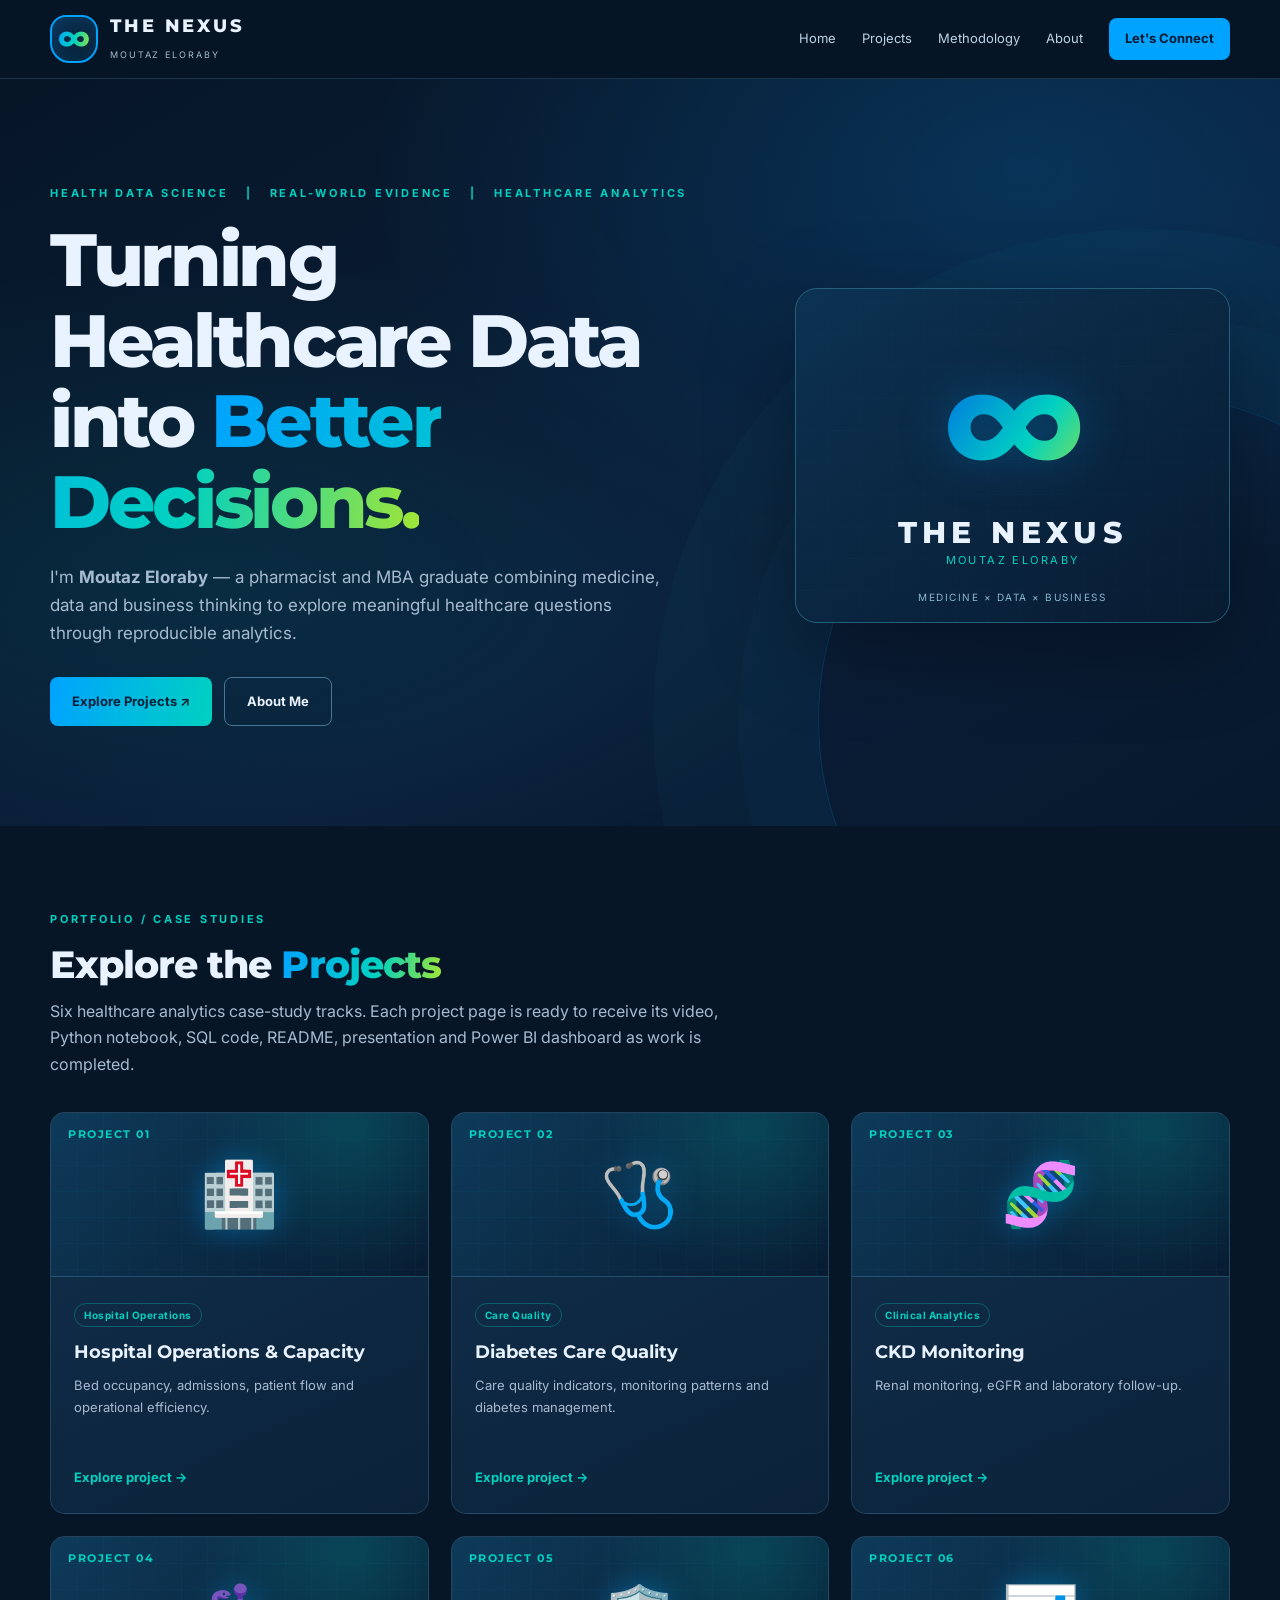
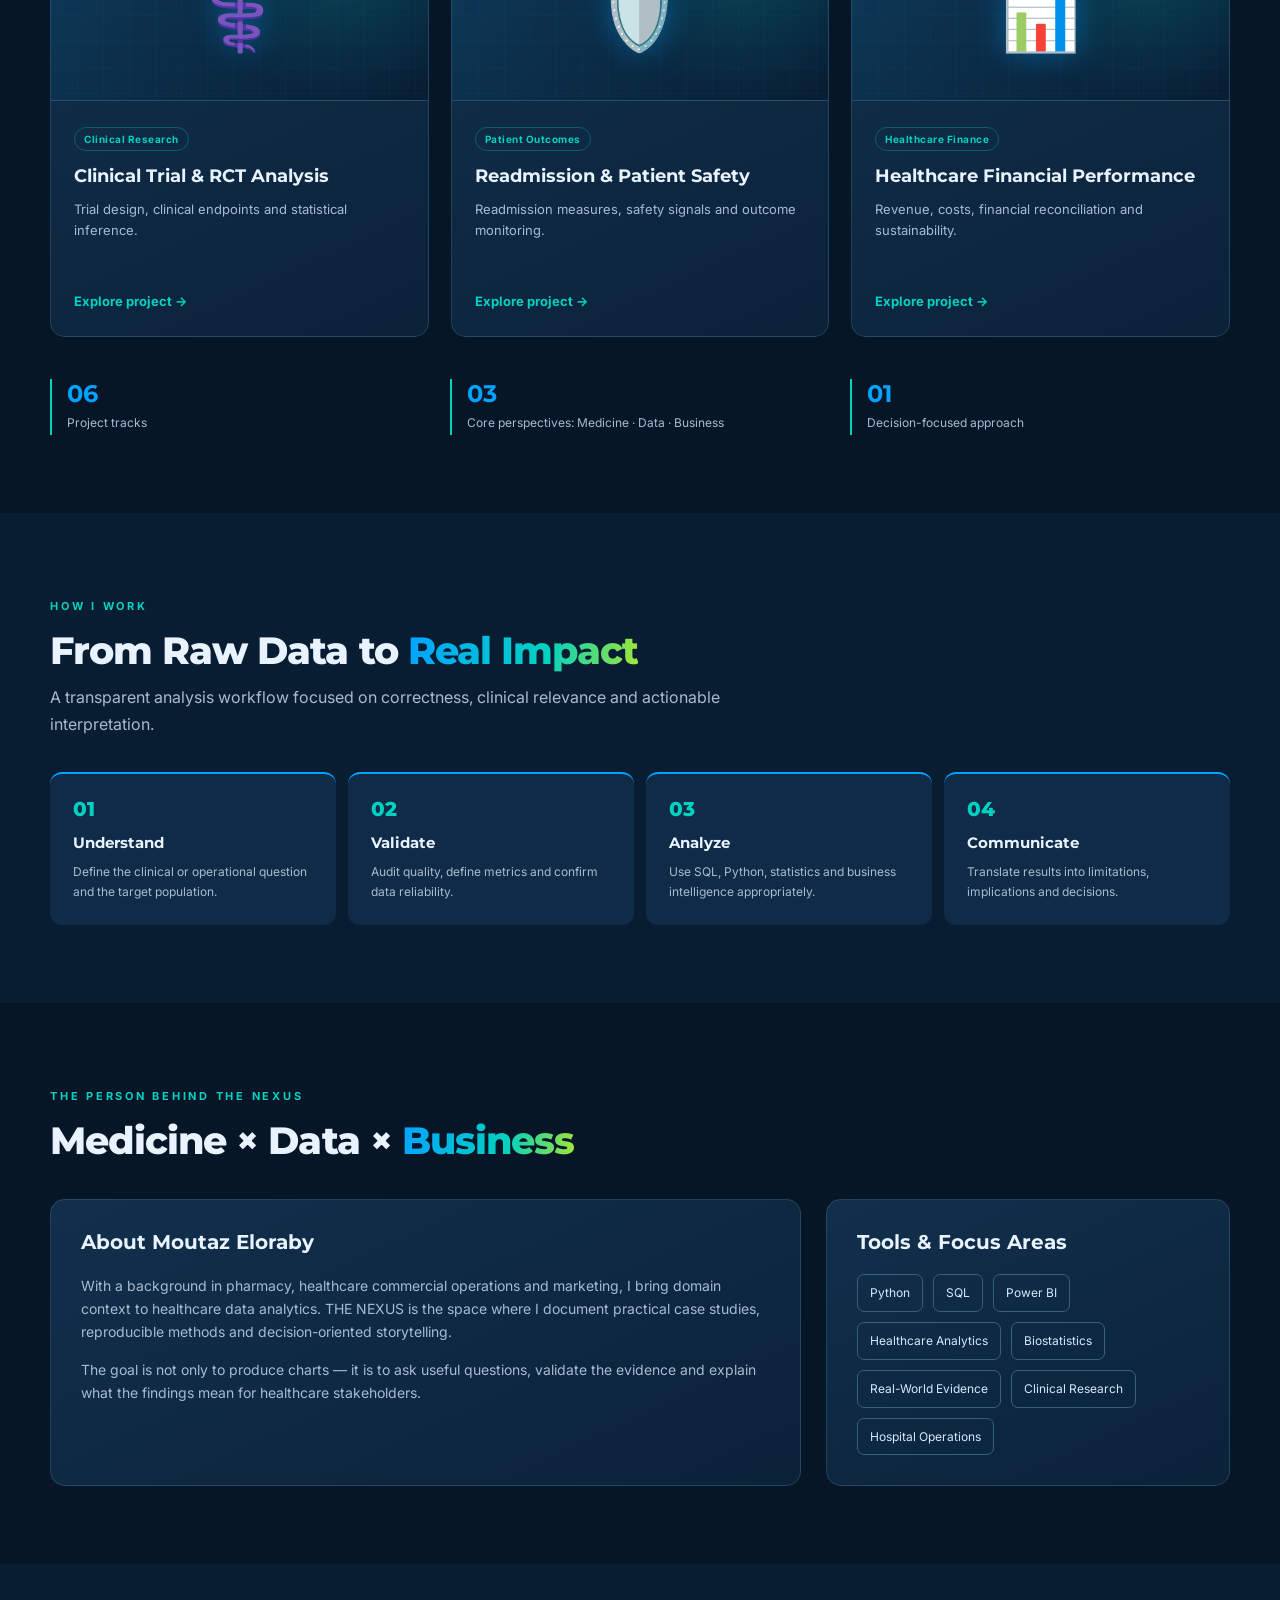
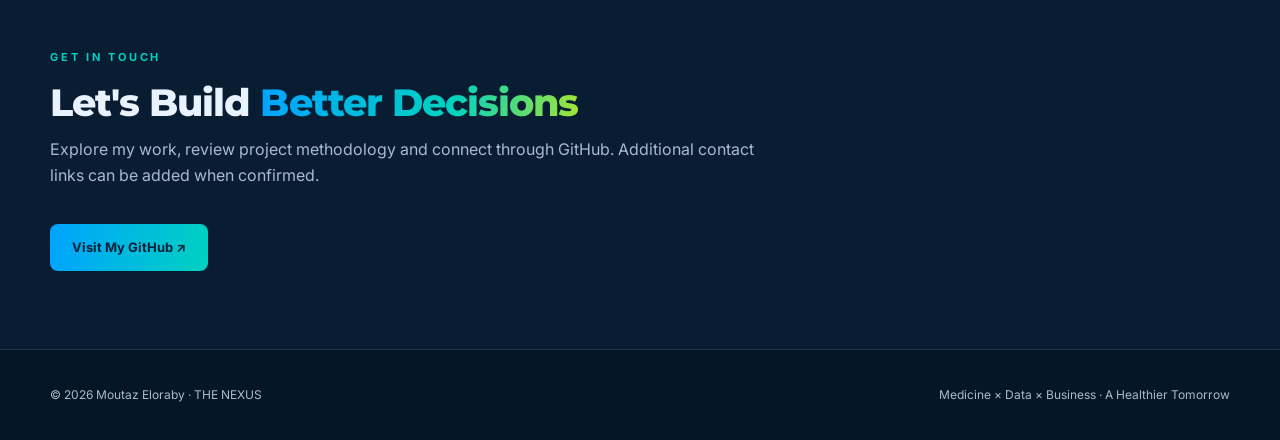
==== index.html @ 0cafeda1 "Create THE NEXUS portfolio homepage" ====
<!doctype html><html lang="en"><head><meta charset="utf-8"><meta name="viewport" content="width=device-width,initial-scale=1"><meta name="theme-color" content="#0B1E3A"><meta name="description" content="THE NEXUS by Moutaz Eloraby — Medicine × Data × Business. Healthcare analytics portfolio and decision-focused case studies."><title>THE NEXUS | Healthcare Data Analytics</title><link rel="stylesheet" href="assets/style.css"><link rel="icon" href="assets/favicon.svg" type="image/svg+xml"><script src="assets/site.js" defer></script></head><body data-page="home"><div id="app"></div><noscript>This portfolio requires JavaScript to display project navigation. Visit the repository at https://github.com/Moutaz-O/The-Nexus.</noscript></body></html>
---- assets/style.css ----
@import url('https://fonts.googleapis.com/css2?family=Inter:wght@400;500;600;700&family=Montserrat:wght@400;500;600;700;800&display=swap');
:root{--navy:#0B1E3A;--blue:#00A3FF;--teal:#00D1C1;--green:#A3E635;--gold:#FFD166;--ink:#E9F3FF;--muted:#A7BBD0;--border:rgba(135,197,225,.18);--panel:#102B48;--bg:#061627}*{box-sizing:border-box}html{scroll-behavior:smooth}body{margin:0;background:var(--bg);color:var(--ink);font-family:Inter,Arial,sans-serif;line-height:1.65}a{color:inherit;text-decoration:none}button{font:inherit}button,a{ -webkit-tap-highlight-color:transparent}a:focus-visible,button:focus-visible{outline:2px solid var(--teal);outline-offset:4px}::selection{background:#00D1C1;color:#061627}.container{width:min(1180px,calc(100% - 44px));margin:auto}.glow{background:radial-gradient(ellipse at 80% 12%,rgba(0,163,255,.17),transparent 45%),radial-gradient(ellipse at 16% 67%,rgba(0,209,193,.09),transparent 45%),linear-gradient(150deg,#061627,#0B1E3A 60%,#07192d)}header{position:sticky;top:0;z-index:30;background:rgba(6,22,39,.92);backdrop-filter:blur(18px);border-bottom:1px solid var(--border)}.nav{display:flex;align-items:center;justify-content:space-between;min-height:78px;gap:20px}.brand{display:flex;align-items:center;gap:12px;min-width:0}.brand-mark{width:48px;height:48px;border:2px solid var(--blue);border-radius:16px 16px 20px 20px;display:grid;place-items:center;font:800 34px Montserrat;background:linear-gradient(140deg,#0b3054,#082033);color:var(--teal);box-shadow:inset 0 0 15px #00a3ff1f}.brand-mark span{background:linear-gradient(100deg,var(--blue),var(--teal),var(--green));background-clip:text;-webkit-background-clip:text;color:transparent}.brand-title{font:800 18px Montserrat;letter-spacing:.16em;line-height:1.1}.brand-sub{font-size:9px;letter-spacing:.21em;color:var(--muted)}.navlinks{display:flex;align-items:center;gap:26px}.navlinks a{font-size:13px;color:#BED2E6}.navlinks a:hover{color:var(--teal)}.navlinks .nav-cta{background:var(--blue);padding:10px 16px;border-radius:8px;color:#031a31;font-weight:700}.menu{display:none;background:none;color:white;border:1px solid var(--border);padding:9px 12px;border-radius:8px;cursor:pointer}.hero{padding:105px 0 100px;position:relative;overflow:hidden}.hero:after{content:'';position:absolute;bottom:-220px;right:-190px;border:1px solid #00a3ff30;width:650px;height:650px;border-radius:50%;box-shadow:0 0 0 80px #00a3ff06,0 0 0 165px #00d1c107;pointer-events:none}.hero-inner{display:grid;grid-template-columns:1.23fr .77fr;align-items:center;gap:50px;position:relative;z-index:1}.eyebrow{font-size:11px;letter-spacing:.25em;text-transform:uppercase;color:var(--teal);font-weight:700}.hero h1{font:800 clamp(38px,5.8vw,74px)/1.09 Montserrat;letter-spacing:-.045em;margin:18px 0}.gradient{background:linear-gradient(100deg,var(--blue),var(--teal) 60%,var(--green));background-clip:text;-webkit-background-clip:text;color:transparent}.hero p{color:var(--muted);max-width:620px;font-size:17px;margin:20px 0 30px}.pill-row{display:flex;gap:12px;flex-wrap:wrap}.btn{display:inline-flex;justify-content:center;align-items:center;gap:8px;padding:13px 22px;border-radius:8px;border:1px solid #4a7594;font-size:13px;font-weight:700;transition:.2s}.btn.primary{border:0;background:linear-gradient(100deg,var(--blue),var(--teal));color:#052038}.btn:hover{transform:translateY(-2px);filter:brightness(1.09)}.hero-art{background:linear-gradient(145deg,#0c3252,#081b31);border:1px solid #24607b;border-radius:22px;min-height:335px;padding:40px 24px;display:flex;flex-direction:column;justify-content:center;align-items:center;box-shadow:0 26px 90px #0005;position:relative;overflow:hidden;text-align:center}.hero-art:before{content:'';position:absolute;inset:0;background:repeating-linear-gradient(0deg,transparent 0 31px,#00d1c10a 32px),repeating-linear-gradient(90deg,transparent 0 31px,#00a3ff09 32px)}.nexus-symbol{position:relative;font:800 150px Montserrat;line-height:1.15;letter-spacing:-.15em;padding-right:20px;background:linear-gradient(125deg,#005fe9,#00D1C1 60%,#A3E635);background-clip:text;-webkit-background-clip:text;color:transparent;text-shadow:none;filter:drop-shadow(0 0 24px #00a3ff44)}.hero-art strong{z-index:1;font:800 30px Montserrat;letter-spacing:.18em}.hero-art small{z-index:1;color:var(--teal);letter-spacing:.22em;font-size:11px}.art-caption{position:absolute;bottom:16px;font-size:10px;color:#8ab6d0;letter-spacing:.15em}.section{padding:78px 0}.section.alt{background:#091d32}.section-head{margin-bottom:35px}.section-head h2{font:800 clamp(28px,3vw,40px) Montserrat;letter-spacing:-.025em;margin:10px 0}.section-head p{color:var(--muted);max-width:720px;margin:0}.grid{display:grid;grid-template-columns:repeat(3,minmax(0,1fr));gap:22px}.project-card,.panel{background:linear-gradient(155deg,#112f4c,#0b2239);border:1px solid var(--border);border-radius:15px;overflow:hidden}.project-card{transition:.2s}.project-card:hover{transform:translateY(-5px);border-color:#00d1c188;box-shadow:0 15px 45px #0003}.card-visual{height:164px;background:radial-gradient(circle at 80% 10%,#00d1c12b,transparent 45%),linear-gradient(135deg,#0e3a59,#081c32);display:flex;align-items:center;justify-content:center;position:relative;border-bottom:1px solid var(--border)}.card-visual:before{content:'';position:absolute;inset:0;background:linear-gradient(90deg,#00a3ff0a 1px,transparent 1px),linear-gradient(#00a3ff0a 1px,transparent 1px);background-size:26px 26px}.card-icon{font-size:63px;z-index:1;filter:drop-shadow(0 0 15px #00a3ff66)}.card-number{position:absolute;top:14px;left:17px;font:700 11px Montserrat;letter-spacing:.14em;color:var(--teal)}.card-body{padding:23px}.tag{display:inline-block;border:1px solid #00d1c14f;color:var(--teal);padding:3px 9px;border-radius:30px;font-size:10px;font-weight:700;letter-spacing:.05em}.card-body h3{font:700 18px/1.38 Montserrat;margin:13px 0 10px}.card-body p{font-size:13px;color:var(--muted);margin:0 0 24px;min-height:64px}.card-link{color:var(--teal);font-weight:700;font-size:13px}.stats{display:grid;grid-template-columns:repeat(3,1fr);gap:20px;margin-top:42px}.stat{border-left:2px solid var(--teal);padding-left:15px}.stat strong{font:700 24px Montserrat;display:block;color:var(--blue)}.stat span{color:var(--muted);font-size:12px}.about-grid{display:grid;grid-template-columns:1.3fr .7fr;gap:25px}.panel{padding:30px}.panel h3{margin-top:0;font:700 20px Montserrat}.panel p{color:var(--muted);font-size:14px}.skill-list{display:flex;flex-wrap:wrap;gap:10px}.skill-list span{border:1px solid #376079;border-radius:7px;padding:8px 12px;font-size:12px;color:#d4e9fa}.method{display:grid;grid-template-columns:repeat(4,1fr);gap:12px}.method-item{padding:23px;background:#102B48;border-radius:12px;border-top:2px solid var(--blue)}.method-item b{font:800 20px Montserrat;color:var(--teal)}.method-item h3{font:700 15px Montserrat;margin:10px 0}.method-item p{font-size:12px;color:var(--muted);margin:0}footer{border-top:1px solid var(--border);padding:35px 0;color:var(--muted);font-size:12px}.footer-row{display:flex;justify-content:space-between;gap:16px;flex-wrap:wrap}.project-hero{padding:75px 0 45px}.project-hero h1{font:800 clamp(30px,4vw,52px)/1.12 Montserrat;max-width:830px;margin:12px 0 19px}.project-hero p{color:var(--muted);max-width:810px}.breadcrumb{font-size:12px;color:var(--teal)}.resource-grid{display:grid;grid-template-columns:repeat(3,minmax(0,1fr));gap:16px}.resource{border:1px solid var(--border);border-radius:12px;background:#102B48;padding:23px;min-height:145px}.resource .ico{font-size:25px;display:block}.resource h3{font:700 15px Montserrat;margin:12px 0 5px}.resource p{font-size:12px;color:var(--muted);margin:0}.resource a{display:inline-block;color:var(--teal);font-size:12px;font-weight:700;margin-top:15px}.resource.unavailable{opacity:.65}.note{background:#0b273e;border-left:3px solid var(--teal);padding:15px 20px;border-radius:8px;color:#b5cadc;font-size:13px;margin-top:27px}.back{display:inline-block;color:var(--teal);font-size:13px;margin-top:25px}.project-layout{display:grid;grid-template-columns:1fr 1fr;gap:24px;margin:28px 0 36px}.project-layout .panel{min-height:160px}.project-layout ul{color:var(--muted);font-size:14px;padding-left:20px}.visually-hidden{position:absolute;width:1px;height:1px;padding:0;margin:-1px;overflow:hidden;clip:rect(0,0,0,0);white-space:nowrap;border:0}@media(max-width:900px){.grid{grid-template-columns:repeat(2,minmax(0,1fr))}.hero-inner{grid-template-columns:1fr}.hero-art{min-height:300px}.about-grid{grid-template-columns:1fr}.method{grid-template-columns:repeat(2,1fr)}}@media(max-width:650px){.container{width:min(100% - 32px,1180px)}.nav{min-height:70px}.menu{display:block}.navlinks{display:none;position:absolute;left:0;right:0;top:70px;padding:18px 22px;background:#071b2e;border-bottom:1px solid var(--border);flex-direction:column;align-items:stretch;gap:0}.navlinks.open{display:flex}.navlinks a{padding:11px 0}.navlinks .nav-cta{text-align:center;margin-top:10px}.hero{padding:66px 0}.hero p{font-size:15px}.grid,.resource-grid,.project-layout{grid-template-columns:1fr}.stats{grid-template-columns:repeat(3,1fr);gap:8px}.stat strong{font-size:18px}.stat span{font-size:10px}.method{grid-template-columns:1fr 1fr}.method-item{padding:17px}.section{padding:55px 0}.card-body p{min-height:0}.brand-title{font-size:15px}.brand-sub{font-size:8px}.brand-mark{width:41px;height:41px;font-size:28px}.panel{padding:22px}}@media(prefers-reduced-motion:reduce){html{scroll-behavior:auto}*,*:before,*:after{transition:none!important}}
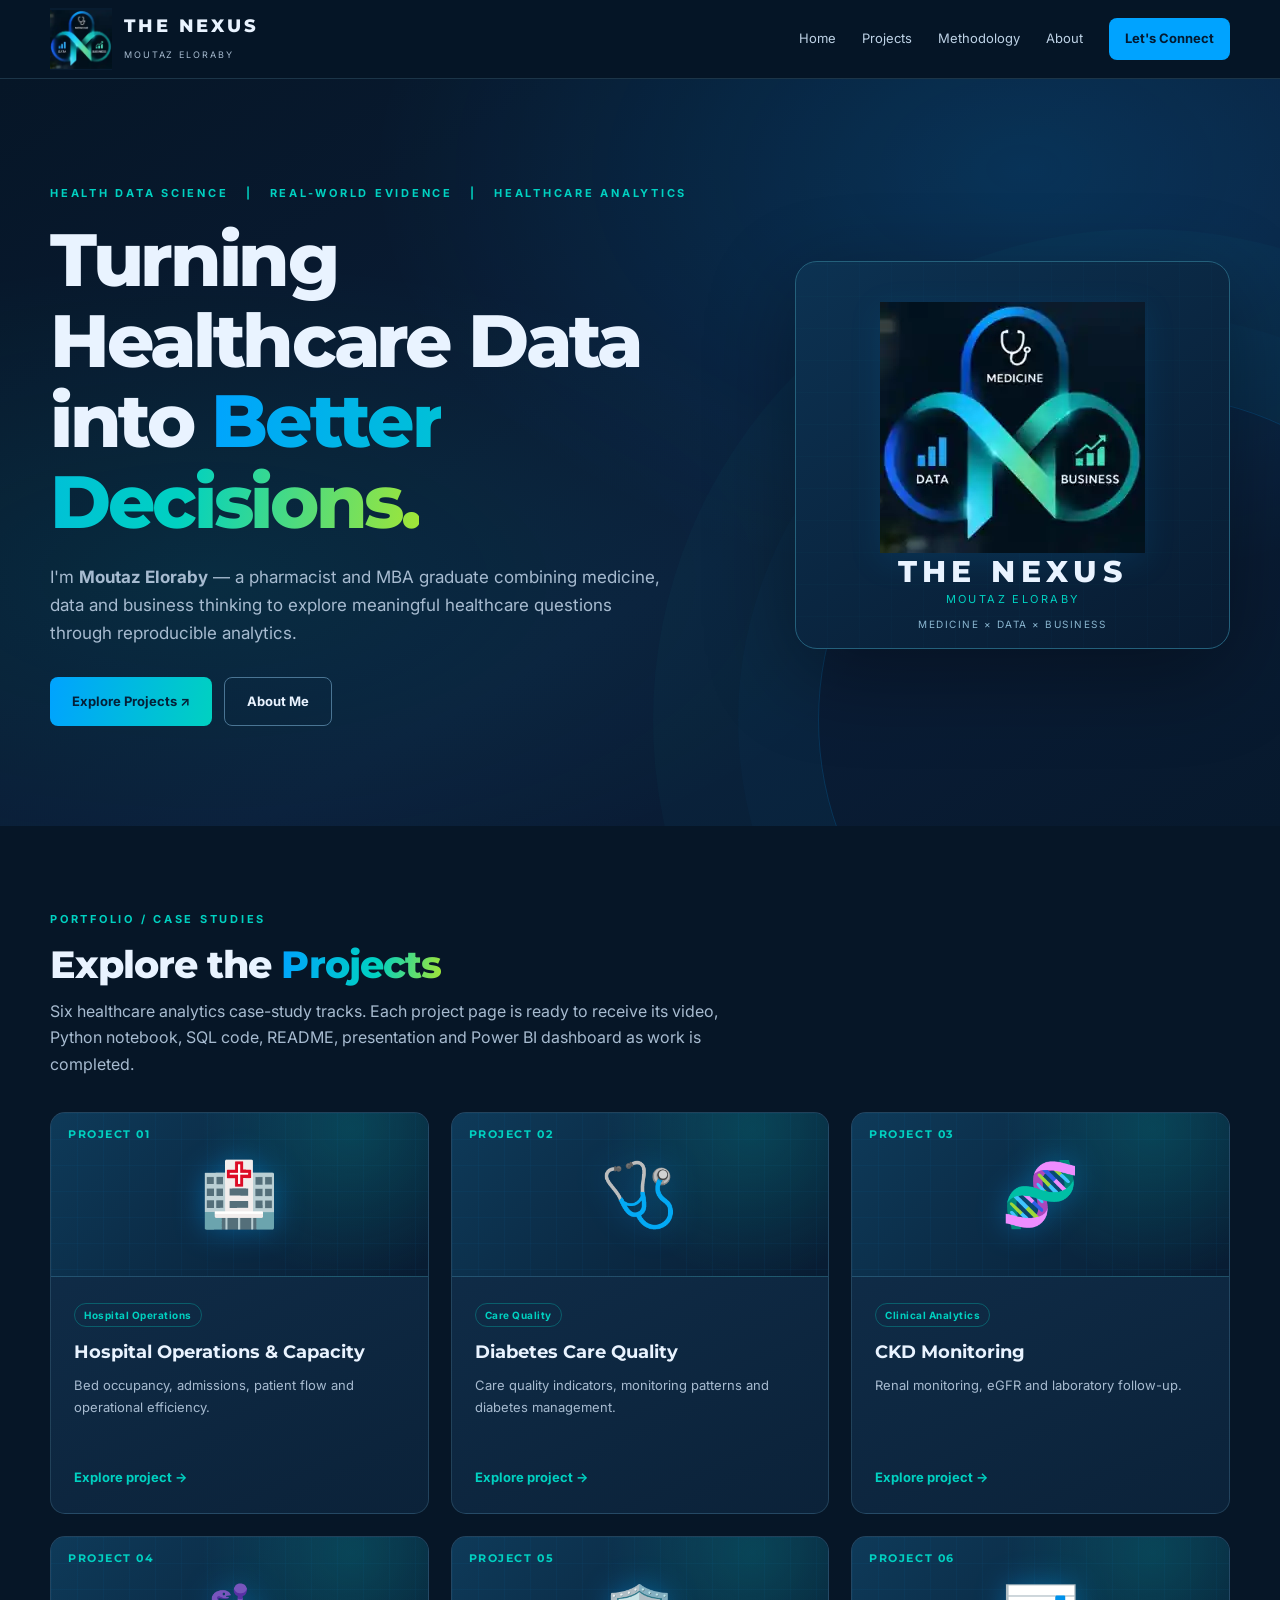
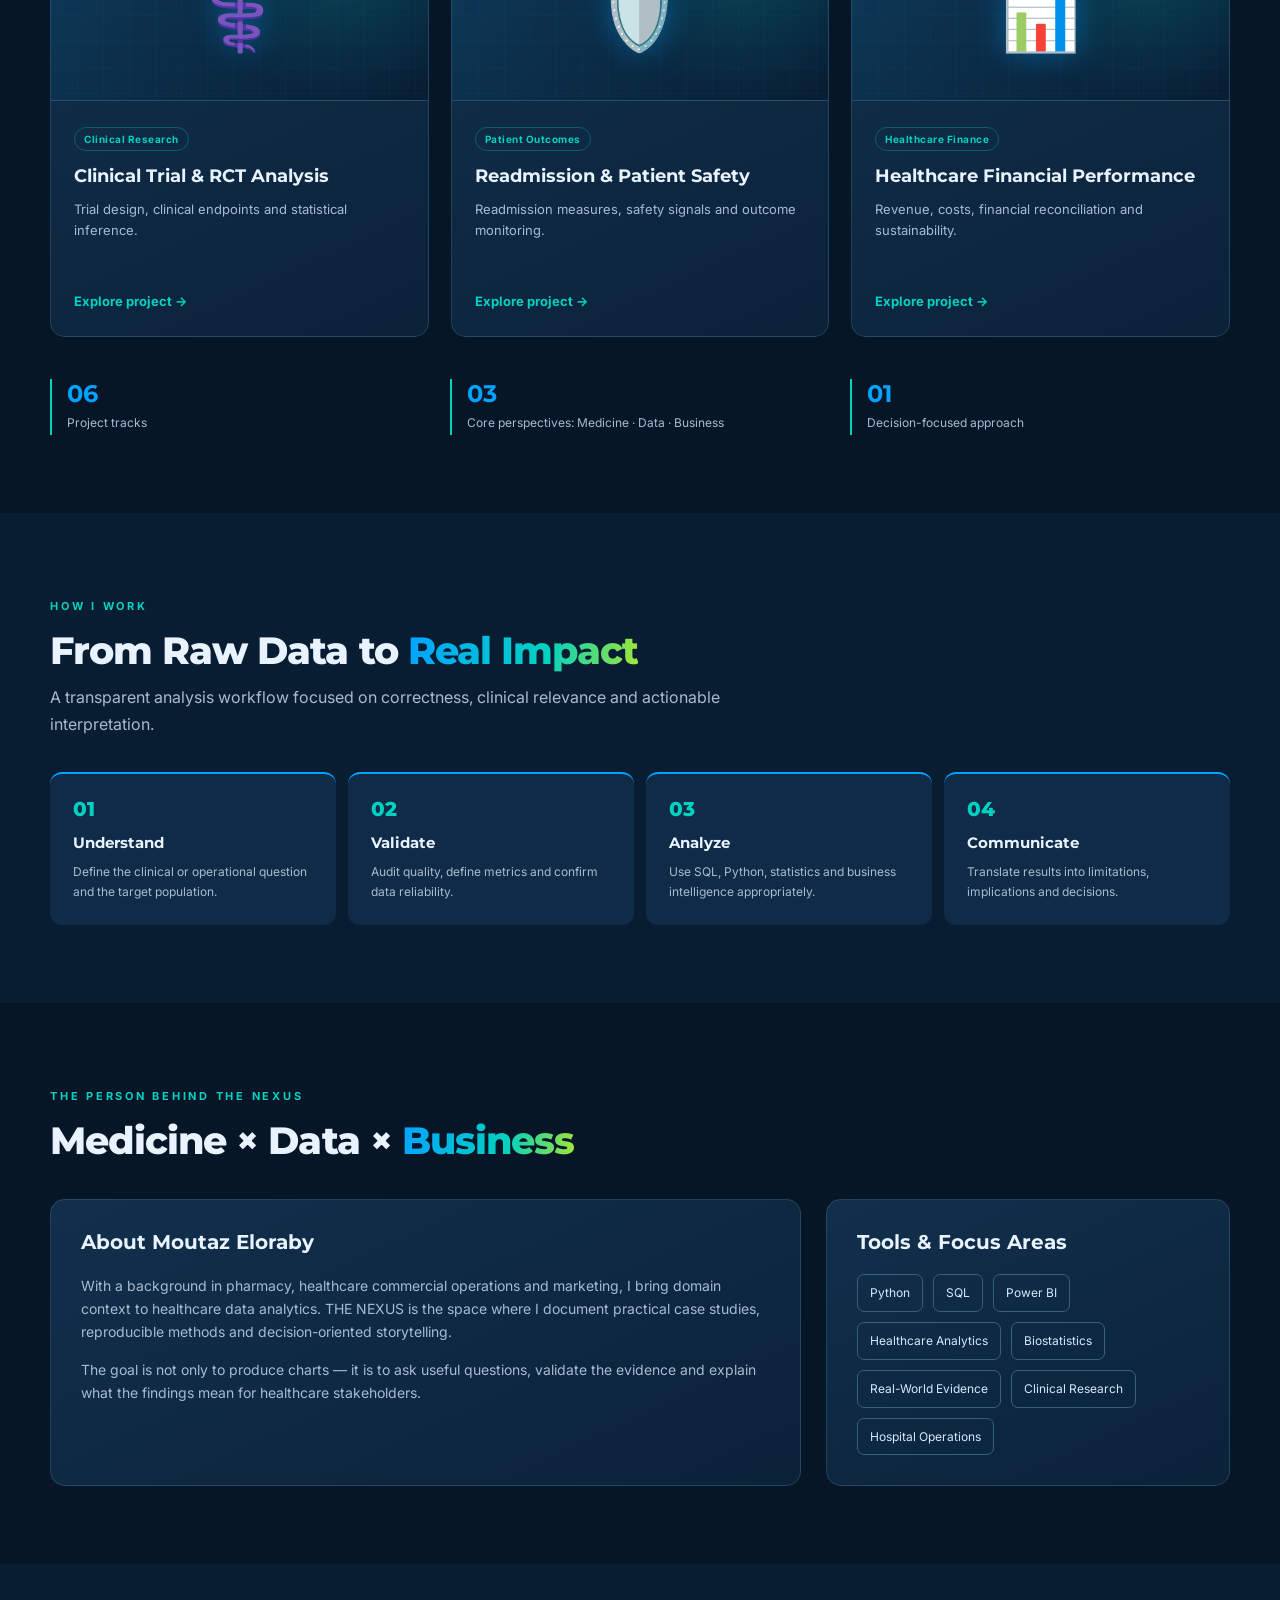
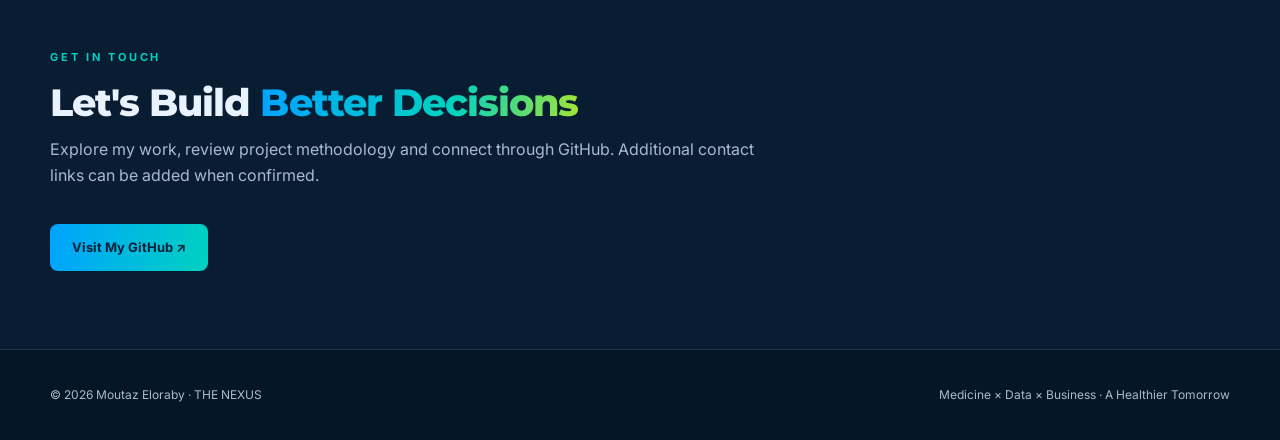
==== commit 8e939c71: "Bust cached assets for corrected THE NEXUS logo" ====
--- a/index.html
+++ b/index.html
@@ -1 +1 @@
-<!doctype html><html lang="en"><head><meta charset="utf-8"><meta name="viewport" content="width=device-width,initial-scale=1"><meta name="theme-color" content="#0B1E3A"><meta name="description" content="THE NEXUS by Moutaz Eloraby — Medicine × Data × Business. Healthcare analytics portfolio and decision-focused case studies."><title>THE NEXUS | Healthcare Data Analytics</title><link rel="stylesheet" href="assets/style.css"><link rel="icon" href="assets/favicon.svg" type="image/svg+xml"><script src="assets/site.js" defer></script></head><body data-page="home"><div id="app"></div><noscript>This portfolio requires JavaScript to display project navigation. Visit the repository at https://github.com/Moutaz-O/The-Nexus.</noscript></body></html>+<!doctype html><html lang="en"><head><meta charset="utf-8"><meta name="viewport" content="width=device-width,initial-scale=1"><meta name="theme-color" content="#0B1E3A"><meta name="description" content="THE NEXUS by Moutaz Eloraby — Medicine × Data × Business. Healthcare analytics portfolio and decision-focused case studies."><title>THE NEXUS | Healthcare Data Analytics</title><link rel="stylesheet" href="assets/style.css?v=brand2"><link rel="icon" href="assets/favicon.svg?v=brand2" type="image/svg+xml"><script src="assets/site.js?v=brand2" defer></script></head><body data-page="home"><div id="app"></div><noscript>This portfolio requires JavaScript to display project navigation. Visit the repository at https://github.com/Moutaz-O/The-Nexus.</noscript></body></html>
--- a/assets/style.css
+++ b/assets/style.css
@@ -1,2 +1,7 @@
 @import url('https://fonts.googleapis.com/css2?family=Inter:wght@400;500;600;700&family=Montserrat:wght@400;500;600;700;800&display=swap');
-:root{--navy:#0B1E3A;--blue:#00A3FF;--teal:#00D1C1;--green:#A3E635;--gold:#FFD166;--ink:#E9F3FF;--muted:#A7BBD0;--border:rgba(135,197,225,.18);--panel:#102B48;--bg:#061627}*{box-sizing:border-box}html{scroll-behavior:smooth}body{margin:0;background:var(--bg);color:var(--ink);font-family:Inter,Arial,sans-serif;line-height:1.65}a{color:inherit;text-decoration:none}button{font:inherit}button,a{ -webkit-tap-highlight-color:transparent}a:focus-visible,button:focus-visible{outline:2px solid var(--teal);outline-offset:4px}::selection{background:#00D1C1;color:#061627}.container{width:min(1180px,calc(100% - 44px));margin:auto}.glow{background:radial-gradient(ellipse at 80% 12%,rgba(0,163,255,.17),transparent 45%),radial-gradient(ellipse at 16% 67%,rgba(0,209,193,.09),transparent 45%),linear-gradient(150deg,#061627,#0B1E3A 60%,#07192d)}header{position:sticky;top:0;z-index:30;background:rgba(6,22,39,.92);backdrop-filter:blur(18px);border-bottom:1px solid var(--border)}.nav{display:flex;align-items:center;justify-content:space-between;min-height:78px;gap:20px}.brand{display:flex;align-items:center;gap:12px;min-width:0}.brand-mark{width:48px;height:48px;border:2px solid var(--blue);border-radius:16px 16px 20px 20px;display:grid;place-items:center;font:800 34px Montserrat;background:linear-gradient(140deg,#0b3054,#082033);color:var(--teal);box-shadow:inset 0 0 15px #00a3ff1f}.brand-mark span{background:linear-gradient(100deg,var(--blue),var(--teal),var(--green));background-clip:text;-webkit-background-clip:text;color:transparent}.brand-title{font:800 18px Montserrat;letter-spacing:.16em;line-height:1.1}.brand-sub{font-size:9px;letter-spacing:.21em;color:var(--muted)}.navlinks{display:flex;align-items:center;gap:26px}.navlinks a{font-size:13px;color:#BED2E6}.navlinks a:hover{color:var(--teal)}.navlinks .nav-cta{background:var(--blue);padding:10px 16px;border-radius:8px;color:#031a31;font-weight:700}.menu{display:none;background:none;color:white;border:1px solid var(--border);padding:9px 12px;border-radius:8px;cursor:pointer}.hero{padding:105px 0 100px;position:relative;overflow:hidden}.hero:after{content:'';position:absolute;bottom:-220px;right:-190px;border:1px solid #00a3ff30;width:650px;height:650px;border-radius:50%;box-shadow:0 0 0 80px #00a3ff06,0 0 0 165px #00d1c107;pointer-events:none}.hero-inner{display:grid;grid-template-columns:1.23fr .77fr;align-items:center;gap:50px;position:relative;z-index:1}.eyebrow{font-size:11px;letter-spacing:.25em;text-transform:uppercase;color:var(--teal);font-weight:700}.hero h1{font:800 clamp(38px,5.8vw,74px)/1.09 Montserrat;letter-spacing:-.045em;margin:18px 0}.gradient{background:linear-gradient(100deg,var(--blue),var(--teal) 60%,var(--green));background-clip:text;-webkit-background-clip:text;color:transparent}.hero p{color:var(--muted);max-width:620px;font-size:17px;margin:20px 0 30px}.pill-row{display:flex;gap:12px;flex-wrap:wrap}.btn{display:inline-flex;justify-content:center;align-items:center;gap:8px;padding:13px 22px;border-radius:8px;border:1px solid #4a7594;font-size:13px;font-weight:700;transition:.2s}.btn.primary{border:0;background:linear-gradient(100deg,var(--blue),var(--teal));color:#052038}.btn:hover{transform:translateY(-2px);filter:brightness(1.09)}.hero-art{background:linear-gradient(145deg,#0c3252,#081b31);border:1px solid #24607b;border-radius:22px;min-height:335px;padding:40px 24px;display:flex;flex-direction:column;justify-content:center;align-items:center;box-shadow:0 26px 90px #0005;position:relative;overflow:hidden;text-align:center}.hero-art:before{content:'';position:absolute;inset:0;background:repeating-linear-gradient(0deg,transparent 0 31px,#00d1c10a 32px),repeating-linear-gradient(90deg,transparent 0 31px,#00a3ff09 32px)}.nexus-symbol{position:relative;font:800 150px Montserrat;line-height:1.15;letter-spacing:-.15em;padding-right:20px;background:linear-gradient(125deg,#005fe9,#00D1C1 60%,#A3E635);background-clip:text;-webkit-background-clip:text;color:transparent;text-shadow:none;filter:drop-shadow(0 0 24px #00a3ff44)}.hero-art strong{z-index:1;font:800 30px Montserrat;letter-spacing:.18em}.hero-art small{z-index:1;color:var(--teal);letter-spacing:.22em;font-size:11px}.art-caption{position:absolute;bottom:16px;font-size:10px;color:#8ab6d0;letter-spacing:.15em}.section{padding:78px 0}.section.alt{background:#091d32}.section-head{margin-bottom:35px}.section-head h2{font:800 clamp(28px,3vw,40px) Montserrat;letter-spacing:-.025em;margin:10px 0}.section-head p{color:var(--muted);max-width:720px;margin:0}.grid{display:grid;grid-template-columns:repeat(3,minmax(0,1fr));gap:22px}.project-card,.panel{background:linear-gradient(155deg,#112f4c,#0b2239);border:1px solid var(--border);border-radius:15px;overflow:hidden}.project-card{transition:.2s}.project-card:hover{transform:translateY(-5px);border-color:#00d1c188;box-shadow:0 15px 45px #0003}.card-visual{height:164px;background:radial-gradient(circle at 80% 10%,#00d1c12b,transparent 45%),linear-gradient(135deg,#0e3a59,#081c32);display:flex;align-items:center;justify-content:center;position:relative;border-bottom:1px solid var(--border)}.card-visual:before{content:'';position:absolute;inset:0;background:linear-gradient(90deg,#00a3ff0a 1px,transparent 1px),linear-gradient(#00a3ff0a 1px,transparent 1px);background-size:26px 26px}.card-icon{font-size:63px;z-index:1;filter:drop-shadow(0 0 15px #00a3ff66)}.card-number{position:absolute;top:14px;left:17px;font:700 11px Montserrat;letter-spacing:.14em;color:var(--teal)}.card-body{padding:23px}.tag{display:inline-block;border:1px solid #00d1c14f;color:var(--teal);padding:3px 9px;border-radius:30px;font-size:10px;font-weight:700;letter-spacing:.05em}.card-body h3{font:700 18px/1.38 Montserrat;margin:13px 0 10px}.card-body p{font-size:13px;color:var(--muted);margin:0 0 24px;min-height:64px}.card-link{color:var(--teal);font-weight:700;font-size:13px}.stats{display:grid;grid-template-columns:repeat(3,1fr);gap:20px;margin-top:42px}.stat{border-left:2px solid var(--teal);padding-left:15px}.stat strong{font:700 24px Montserrat;display:block;color:var(--blue)}.stat span{color:var(--muted);font-size:12px}.about-grid{display:grid;grid-template-columns:1.3fr .7fr;gap:25px}.panel{padding:30px}.panel h3{margin-top:0;font:700 20px Montserrat}.panel p{color:var(--muted);font-size:14px}.skill-list{display:flex;flex-wrap:wrap;gap:10px}.skill-list span{border:1px solid #376079;border-radius:7px;padding:8px 12px;font-size:12px;color:#d4e9fa}.method{display:grid;grid-template-columns:repeat(4,1fr);gap:12px}.method-item{padding:23px;background:#102B48;border-radius:12px;border-top:2px solid var(--blue)}.method-item b{font:800 20px Montserrat;color:var(--teal)}.method-item h3{font:700 15px Montserrat;margin:10px 0}.method-item p{font-size:12px;color:var(--muted);margin:0}footer{border-top:1px solid var(--border);padding:35px 0;color:var(--muted);font-size:12px}.footer-row{display:flex;justify-content:space-between;gap:16px;flex-wrap:wrap}.project-hero{padding:75px 0 45px}.project-hero h1{font:800 clamp(30px,4vw,52px)/1.12 Montserrat;max-width:830px;margin:12px 0 19px}.project-hero p{color:var(--muted);max-width:810px}.breadcrumb{font-size:12px;color:var(--teal)}.resource-grid{display:grid;grid-template-columns:repeat(3,minmax(0,1fr));gap:16px}.resource{border:1px solid var(--border);border-radius:12px;background:#102B48;padding:23px;min-height:145px}.resource .ico{font-size:25px;display:block}.resource h3{font:700 15px Montserrat;margin:12px 0 5px}.resource p{font-size:12px;color:var(--muted);margin:0}.resource a{display:inline-block;color:var(--teal);font-size:12px;font-weight:700;margin-top:15px}.resource.unavailable{opacity:.65}.note{background:#0b273e;border-left:3px solid var(--teal);padding:15px 20px;border-radius:8px;color:#b5cadc;font-size:13px;margin-top:27px}.back{display:inline-block;color:var(--teal);font-size:13px;margin-top:25px}.project-layout{display:grid;grid-template-columns:1fr 1fr;gap:24px;margin:28px 0 36px}.project-layout .panel{min-height:160px}.project-layout ul{color:var(--muted);font-size:14px;padding-left:20px}.visually-hidden{position:absolute;width:1px;height:1px;padding:0;margin:-1px;overflow:hidden;clip:rect(0,0,0,0);white-space:nowrap;border:0}@media(max-width:900px){.grid{grid-template-columns:repeat(2,minmax(0,1fr))}.hero-inner{grid-template-columns:1fr}.hero-art{min-height:300px}.about-grid{grid-template-columns:1fr}.method{grid-template-columns:repeat(2,1fr)}}@media(max-width:650px){.container{width:min(100% - 32px,1180px)}.nav{min-height:70px}.menu{display:block}.navlinks{display:none;position:absolute;left:0;right:0;top:70px;padding:18px 22px;background:#071b2e;border-bottom:1px solid var(--border);flex-direction:column;align-items:stretch;gap:0}.navlinks.open{display:flex}.navlinks a{padding:11px 0}.navlinks .nav-cta{text-align:center;margin-top:10px}.hero{padding:66px 0}.hero p{font-size:15px}.grid,.resource-grid,.project-layout{grid-template-columns:1fr}.stats{grid-template-columns:repeat(3,1fr);gap:8px}.stat strong{font-size:18px}.stat span{font-size:10px}.method{grid-template-columns:1fr 1fr}.method-item{padding:17px}.section{padding:55px 0}.card-body p{min-height:0}.brand-title{font-size:15px}.brand-sub{font-size:8px}.brand-mark{width:41px;height:41px;font-size:28px}.panel{padding:22px}}@media(prefers-reduced-motion:reduce){html{scroll-behavior:auto}*,*:before,*:after{transition:none!important}}+:root{--navy:#0B1E3A;--blue:#00A3FF;--teal:#00D1C1;--green:#A3E635;--gold:#FFD166;--ink:#E9F3FF;--muted:#A7BBD0;--border:rgba(135,197,225,.18);--panel:#102B48;--bg:#061627}*{box-sizing:border-box}html{scroll-behavior:smooth}body{margin:0;background:var(--bg);color:var(--ink);font-family:Inter,Arial,sans-serif;line-height:1.65}a{color:inherit;text-decoration:none}button{font:inherit}button,a{ -webkit-tap-highlight-color:transparent}a:focus-visible,button:focus-visible{outline:2px solid var(--teal);outline-offset:4px}::selection{background:#00D1C1;color:#061627}.container{width:min(1180px,calc(100% - 44px));margin:auto}.glow{background:radial-gradient(ellipse at 80% 12%,rgba(0,163,255,.17),transparent 45%),radial-gradient(ellipse at 16% 67%,rgba(0,209,193,.09),transparent 45%),linear-gradient(150deg,#061627,#0B1E3A 60%,#07192d)}header{position:sticky;top:0;z-index:30;background:rgba(6,22,39,.92);backdrop-filter:blur(18px);border-bottom:1px solid var(--border)}.nav{display:flex;align-items:center;justify-content:space-between;min-height:78px;gap:20px}.brand{display:flex;align-items:center;gap:12px;min-width:0}.brand-mark{width:48px;height:48px;border:2px solid var(--blue);border-radius:16px 16px 20px 20px;display:grid;place-items:center;font:800 34px Montserrat;background:linear-gradient(140deg,#0b3054,#082033);color:var(--teal);box-shadow:inset 0 0 15px #00a3ff1f}.brand-mark span{background:linear-gradient(100deg,var(--blue),var(--teal),var(--green));background-clip:text;-webkit-background-clip:text;color:transparent}.brand-title{font:800 18px Montserrat;letter-spacing:.16em;line-height:1.1}.brand-sub{font-size:9px;letter-spacing:.21em;color:var(--muted)}.navlinks{display:flex;align-items:center;gap:26px}.navlinks a{font-size:13px;color:#BED2E6}.navlinks a:hover{color:var(--teal)}.navlinks .nav-cta{background:var(--blue);padding:10px 16px;border-radius:8px;color:#031a31;font-weight:700}.menu{display:none;background:none;color:white;border:1px solid var(--border);padding:9px 12px;border-radius:8px;cursor:pointer}.hero{padding:105px 0 100px;position:relative;overflow:hidden}.hero:after{content:'';position:absolute;bottom:-220px;right:-190px;border:1px solid #00a3ff30;width:650px;height:650px;border-radius:50%;box-shadow:0 0 0 80px #00a3ff06,0 0 0 165px #00d1c107;pointer-events:none}.hero-inner{display:grid;grid-template-columns:1.23fr .77fr;align-items:center;gap:50px;position:relative;z-index:1}.eyebrow{font-size:11px;letter-spacing:.25em;text-transform:uppercase;color:var(--teal);font-weight:700}.hero h1{font:800 clamp(38px,5.8vw,74px)/1.09 Montserrat;letter-spacing:-.045em;margin:18px 0}.gradient{background:linear-gradient(100deg,var(--blue),var(--teal) 60%,var(--green));background-clip:text;-webkit-background-clip:text;color:transparent}.hero p{color:var(--muted);max-width:620px;font-size:17px;margin:20px 0 30px}.pill-row{display:flex;gap:12px;flex-wrap:wrap}.btn{display:inline-flex;justify-content:center;align-items:center;gap:8px;padding:13px 22px;border-radius:8px;border:1px solid #4a7594;font-size:13px;font-weight:700;transition:.2s}.btn.primary{border:0;background:linear-gradient(100deg,var(--blue),var(--teal));color:#052038}.btn:hover{transform:translateY(-2px);filter:brightness(1.09)}.hero-art{background:linear-gradient(145deg,#0c3252,#081b31);border:1px solid #24607b;border-radius:22px;min-height:335px;padding:40px 24px;display:flex;flex-direction:column;justify-content:center;align-items:center;box-shadow:0 26px 90px #0005;position:relative;overflow:hidden;text-align:center}.hero-art:before{content:'';position:absolute;inset:0;background:repeating-linear-gradient(0deg,transparent 0 31px,#00d1c10a 32px),repeating-linear-gradient(90deg,transparent 0 31px,#00a3ff09 32px)}.nexus-symbol{position:relative;font:800 150px Montserrat;line-height:1.15;letter-spacing:-.15em;padding-right:20px;background:linear-gradient(125deg,#005fe9,#00D1C1 60%,#A3E635);background-clip:text;-webkit-background-clip:text;color:transparent;text-shadow:none;filter:drop-shadow(0 0 24px #00a3ff44)}.hero-art strong{z-index:1;font:800 30px Montserrat;letter-spacing:.18em}.hero-art small{z-index:1;color:var(--teal);letter-spacing:.22em;font-size:11px}.art-caption{position:absolute;bottom:16px;font-size:10px;color:#8ab6d0;letter-spacing:.15em}.section{padding:78px 0}.section.alt{background:#091d32}.section-head{margin-bottom:35px}.section-head h2{font:800 clamp(28px,3vw,40px) Montserrat;letter-spacing:-.025em;margin:10px 0}.section-head p{color:var(--muted);max-width:720px;margin:0}.grid{display:grid;grid-template-columns:repeat(3,minmax(0,1fr));gap:22px}.project-card,.panel{background:linear-gradient(155deg,#112f4c,#0b2239);border:1px solid var(--border);border-radius:15px;overflow:hidden}.project-card{transition:.2s}.project-card:hover{transform:translateY(-5px);border-color:#00d1c188;box-shadow:0 15px 45px #0003}.card-visual{height:164px;background:radial-gradient(circle at 80% 10%,#00d1c12b,transparent 45%),linear-gradient(135deg,#0e3a59,#081c32);display:flex;align-items:center;justify-content:center;position:relative;border-bottom:1px solid var(--border)}.card-visual:before{content:'';position:absolute;inset:0;background:linear-gradient(90deg,#00a3ff0a 1px,transparent 1px),linear-gradient(#00a3ff0a 1px,transparent 1px);background-size:26px 26px}.card-icon{font-size:63px;z-index:1;filter:drop-shadow(0 0 15px #00a3ff66)}.card-number{position:absolute;top:14px;left:17px;font:700 11px Montserrat;letter-spacing:.14em;color:var(--teal)}.card-body{padding:23px}.tag{display:inline-block;border:1px solid #00d1c14f;color:var(--teal);padding:3px 9px;border-radius:30px;font-size:10px;font-weight:700;letter-spacing:.05em}.card-body h3{font:700 18px/1.38 Montserrat;margin:13px 0 10px}.card-body p{font-size:13px;color:var(--muted);margin:0 0 24px;min-height:64px}.card-link{color:var(--teal);font-weight:700;font-size:13px}.stats{display:grid;grid-template-columns:repeat(3,1fr);gap:20px;margin-top:42px}.stat{border-left:2px solid var(--teal);padding-left:15px}.stat strong{font:700 24px Montserrat;display:block;color:var(--blue)}.stat span{color:var(--muted);font-size:12px}.about-grid{display:grid;grid-template-columns:1.3fr .7fr;gap:25px}.panel{padding:30px}.panel h3{margin-top:0;font:700 20px Montserrat}.panel p{color:var(--muted);font-size:14px}.skill-list{display:flex;flex-wrap:wrap;gap:10px}.skill-list span{border:1px solid #376079;border-radius:7px;padding:8px 12px;font-size:12px;color:#d4e9fa}.method{display:grid;grid-template-columns:repeat(4,1fr);gap:12px}.method-item{padding:23px;background:#102B48;border-radius:12px;border-top:2px solid var(--blue)}.method-item b{font:800 20px Montserrat;color:var(--teal)}.method-item h3{font:700 15px Montserrat;margin:10px 0}.method-item p{font-size:12px;color:var(--muted);margin:0}footer{border-top:1px solid var(--border);padding:35px 0;color:var(--muted);font-size:12px}.footer-row{display:flex;justify-content:space-between;gap:16px;flex-wrap:wrap}.project-hero{padding:75px 0 45px}.project-hero h1{font:800 clamp(30px,4vw,52px)/1.12 Montserrat;max-width:830px;margin:12px 0 19px}.project-hero p{color:var(--muted);max-width:810px}.breadcrumb{font-size:12px;color:var(--teal)}.resource-grid{display:grid;grid-template-columns:repeat(3,minmax(0,1fr));gap:16px}.resource{border:1px solid var(--border);border-radius:12px;background:#102B48;padding:23px;min-height:145px}.resource .ico{font-size:25px;display:block}.resource h3{font:700 15px Montserrat;margin:12px 0 5px}.resource p{font-size:12px;color:var(--muted);margin:0}.resource a{display:inline-block;color:var(--teal);font-size:12px;font-weight:700;margin-top:15px}.resource.unavailable{opacity:.65}.note{background:#0b273e;border-left:3px solid var(--teal);padding:15px 20px;border-radius:8px;color:#b5cadc;font-size:13px;margin-top:27px}.back{display:inline-block;color:var(--teal);font-size:13px;margin-top:25px}.project-layout{display:grid;grid-template-columns:1fr 1fr;gap:24px;margin:28px 0 36px}.project-layout .panel{min-height:160px}.project-layout ul{color:var(--muted);font-size:14px;padding-left:20px}.visually-hidden{position:absolute;width:1px;height:1px;padding:0;margin:-1px;overflow:hidden;clip:rect(0,0,0,0);white-space:nowrap;border:0}@media(max-width:900px){.grid{grid-template-columns:repeat(2,minmax(0,1fr))}.hero-inner{grid-template-columns:1fr}.hero-art{min-height:300px}.about-grid{grid-template-columns:1fr}.method{grid-template-columns:repeat(2,1fr)}}@media(max-width:650px){.container{width:min(100% - 32px,1180px)}.nav{min-height:70px}.menu{display:block}.navlinks{display:none;position:absolute;left:0;right:0;top:70px;padding:18px 22px;background:#071b2e;border-bottom:1px solid var(--border);flex-direction:column;align-items:stretch;gap:0}.navlinks.open{display:flex}.navlinks a{padding:11px 0}.navlinks .nav-cta{text-align:center;margin-top:10px}.hero{padding:66px 0}.hero p{font-size:15px}.grid,.resource-grid,.project-layout{grid-template-columns:1fr}.stats{grid-template-columns:repeat(3,1fr);gap:8px}.stat strong{font-size:18px}.stat span{font-size:10px}.method{grid-template-columns:1fr 1fr}.method-item{padding:17px}.section{padding:55px 0}.card-body p{min-height:0}.brand-title{font-size:15px}.brand-sub{font-size:8px}.brand-mark{width:41px;height:41px;font-size:28px}.panel{padding:22px}}@media(prefers-reduced-motion:reduce){html{scroll-behavior:auto}*,*:before,*:after{transition:none!important}}
+/* Official THE NEXUS Medicine / Data / Business logo */
+.brand-mark{width:62px;height:62px;flex-shrink:0;background:#081c30 url('./official-symbol.svg') center/contain no-repeat;border:0;border-radius:0;box-shadow:none;font-size:0}
+.brand-mark span{display:none}
+.nexus-symbol{width:265px;height:251px;max-width:100%;display:block;margin:0 auto;padding:0;font-size:0;line-height:0;letter-spacing:normal;background:#081c30 url('./official-symbol.svg') center/contain no-repeat;background-clip:border-box;-webkit-background-clip:border-box;color:transparent;filter:drop-shadow(0 8px 15px #00a3ff1a)}
+@media(max-width:650px){.brand-mark{width:49px;height:49px}.nexus-symbol{width:240px;height:227px}}
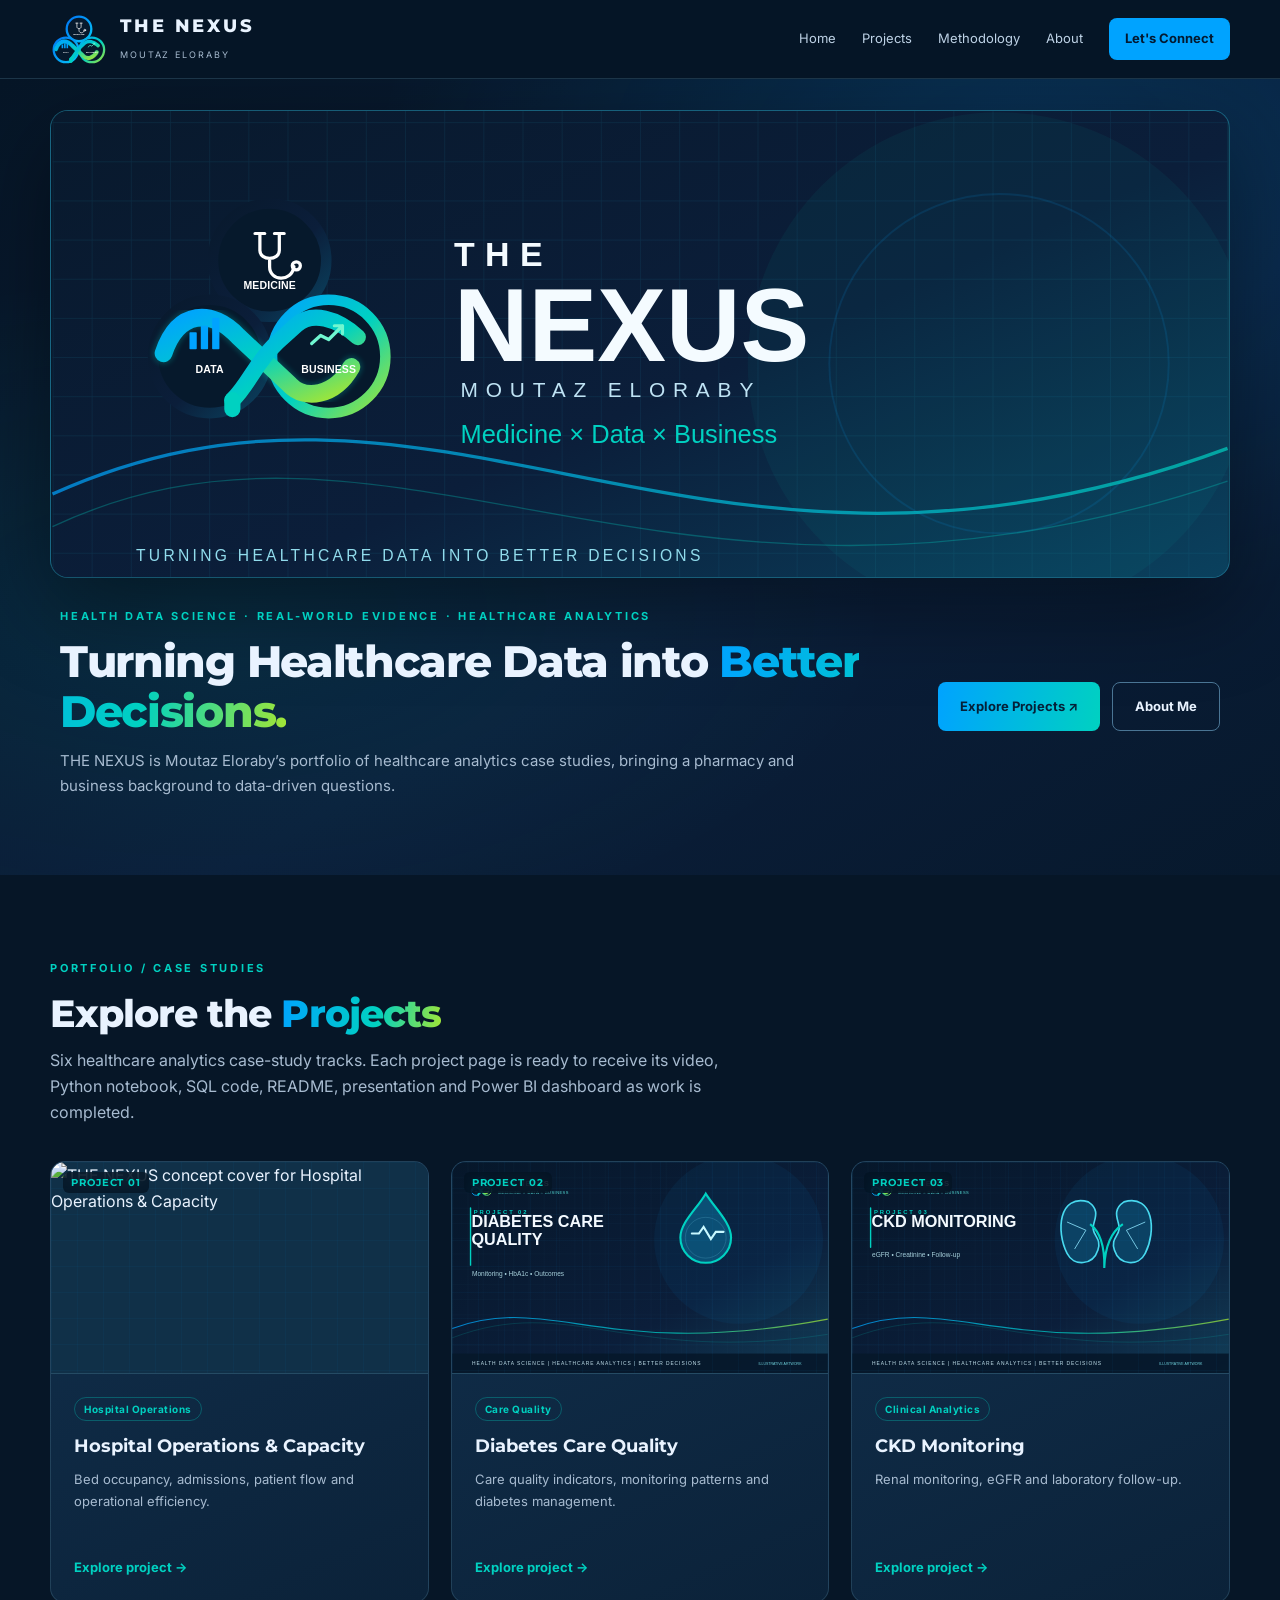
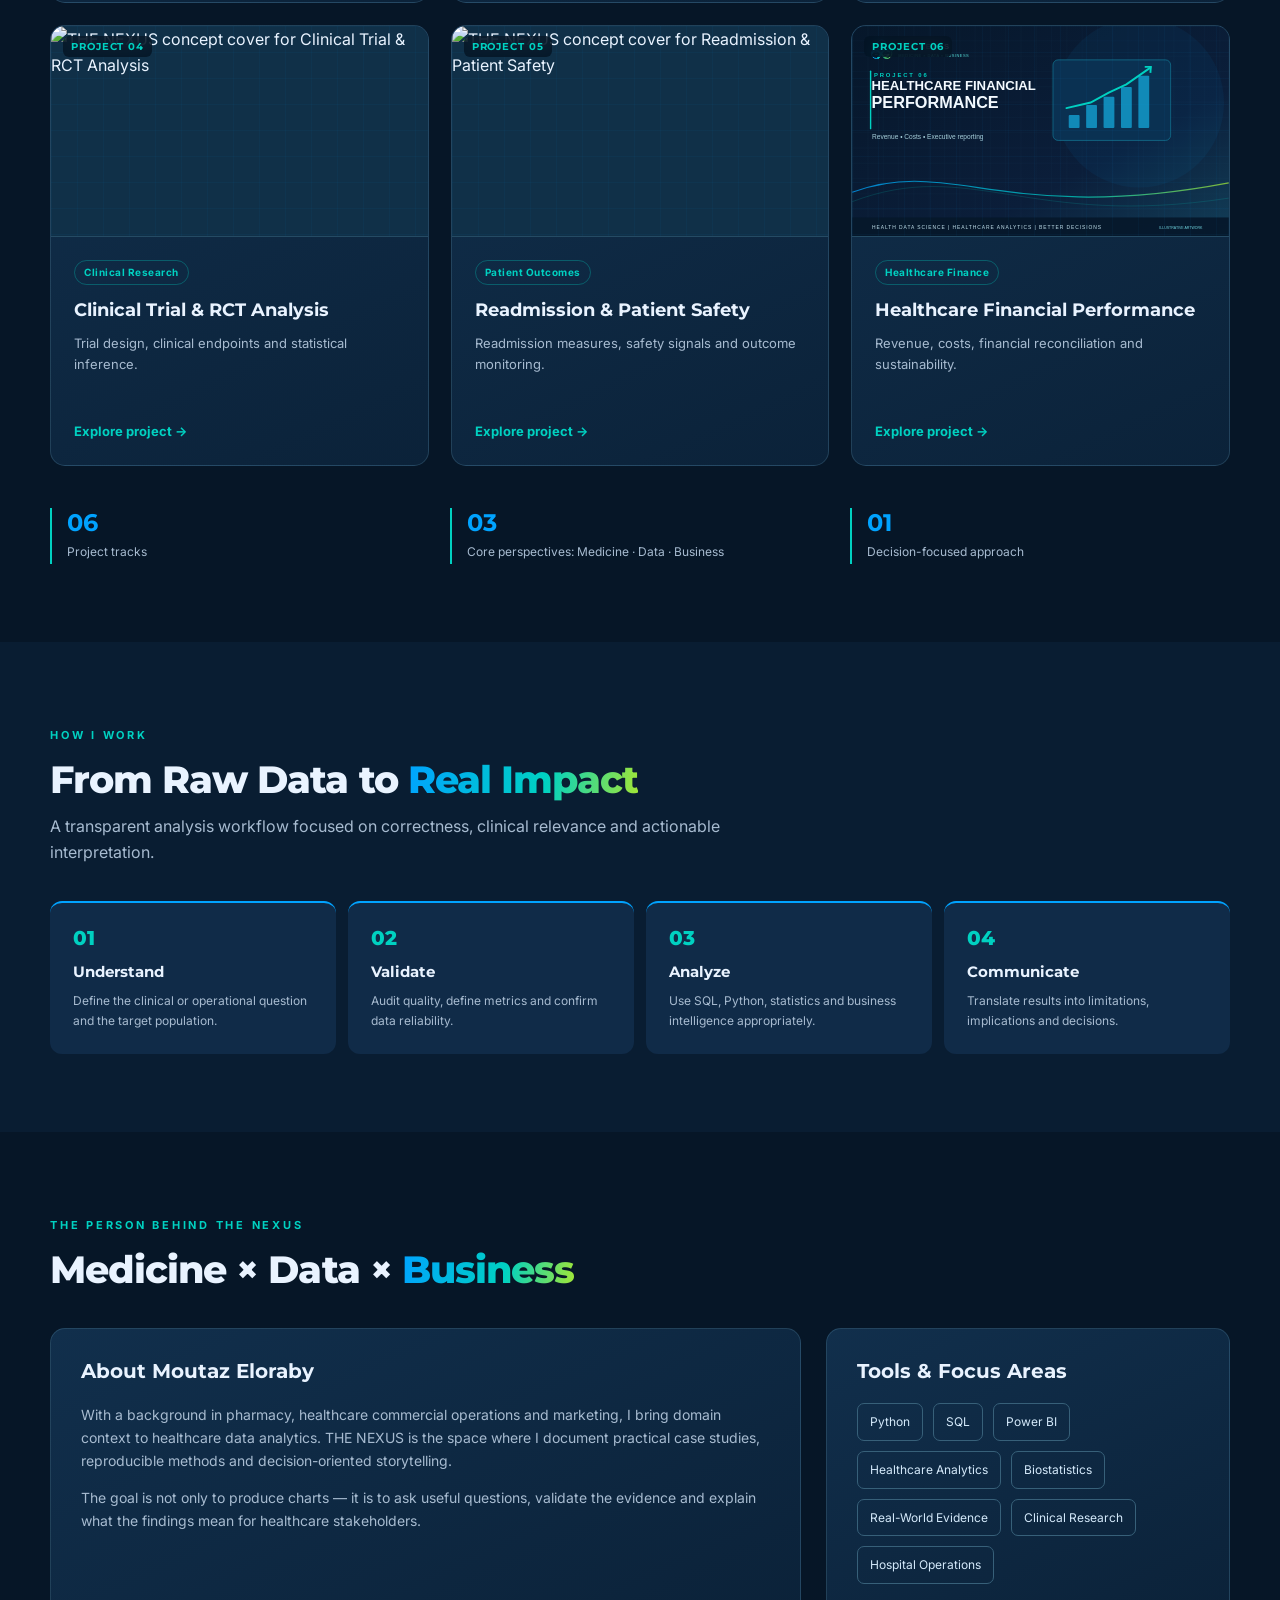
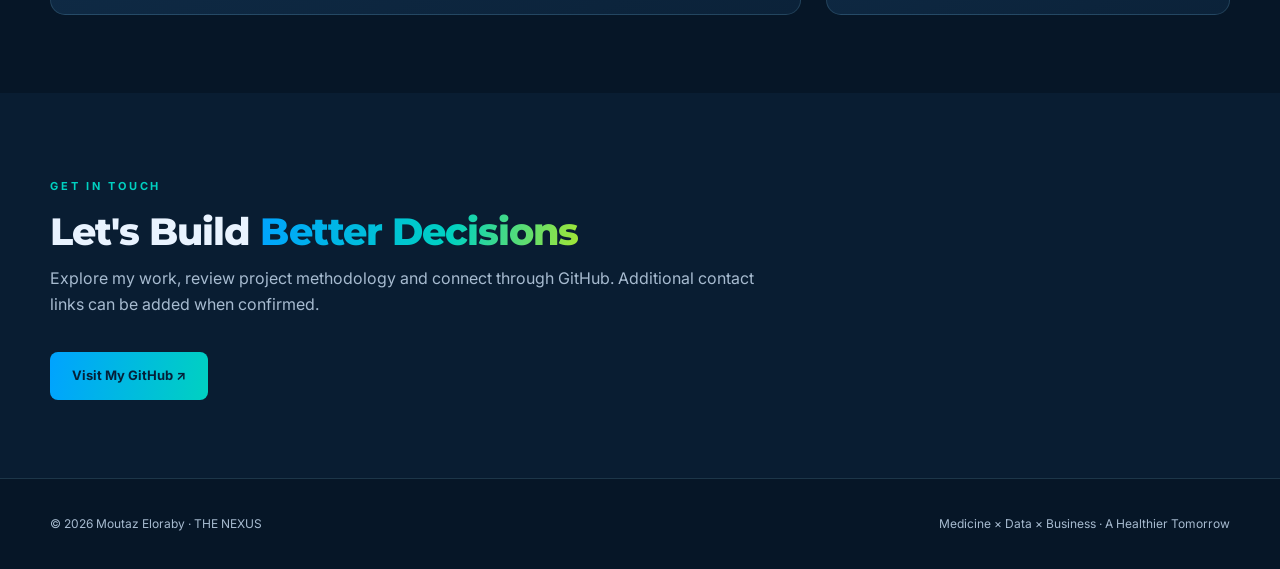
==== commit 68e92dcd: "Refresh cache for visual portfolio redesign v3" ====
--- a/index.html
+++ b/index.html
@@ -1 +1 @@
-<!doctype html><html lang="en"><head><meta charset="utf-8"><meta name="viewport" content="width=device-width,initial-scale=1"><meta name="theme-color" content="#0B1E3A"><meta name="description" content="THE NEXUS by Moutaz Eloraby — Medicine × Data × Business. Healthcare analytics portfolio and decision-focused case studies."><title>THE NEXUS | Healthcare Data Analytics</title><link rel="stylesheet" href="assets/style.css?v=brand2"><link rel="icon" href="assets/favicon.svg?v=brand2" type="image/svg+xml"><script src="assets/site.js?v=brand2" defer></script></head><body data-page="home"><div id="app"></div><noscript>This portfolio requires JavaScript to display project navigation. Visit the repository at https://github.com/Moutaz-O/The-Nexus.</noscript></body></html>+<!doctype html><html lang="en"><head><meta charset="utf-8"><meta name="viewport" content="width=device-width,initial-scale=1"><meta name="theme-color" content="#0B1E3A"><meta name="description" content="THE NEXUS by Moutaz Eloraby — Medicine × Data × Business. Healthcare analytics portfolio and decision-focused case studies."><title>THE NEXUS | Healthcare Data Analytics</title><link rel="stylesheet" href="assets/style.css?v=visual3"><link rel="icon" href="assets/favicon.svg?v=visual3" type="image/svg+xml"><script src="assets/site.js?v=visual3" defer></script></head><body data-page="home"><div id="app"></div><noscript>This portfolio requires JavaScript to display project navigation. Visit the repository at https://github.com/Moutaz-O/The-Nexus.</noscript></body></html>
--- a/assets/style.css
+++ b/assets/style.css
@@ -5,3 +5,27 @@
 .brand-mark span{display:none}
 .nexus-symbol{width:265px;height:251px;max-width:100%;display:block;margin:0 auto;padding:0;font-size:0;line-height:0;letter-spacing:normal;background:#081c30 url('./official-symbol.svg') center/contain no-repeat;background-clip:border-box;-webkit-background-clip:border-box;color:transparent;filter:drop-shadow(0 8px 15px #00a3ff1a)}
 @media(max-width:650px){.brand-mark{width:49px;height:49px}.nexus-symbol{width:240px;height:227px}}
+
+/* V3 brand update — scalable official three-domain emblem and photography-ready portfolio */
+.brand-mark{width:58px;height:58px;background:transparent url('./nexus-symbol.svg') center/contain no-repeat;border:0;box-shadow:none}
+@media(max-width:650px){.brand-mark{width:48px;height:48px}}
+.hero-feature{padding:31px 0 65px;position:relative}
+.hero-cover-frame{overflow:hidden;border-radius:18px;background:linear-gradient(120deg,#071728,#0c3650);border:1px solid rgba(48,191,224,.37);box-shadow:0 28px 90px #0006}
+.hero-cover-img{width:100%;display:block;aspect-ratio:2.53;object-fit:cover;object-position:center}
+.hero-intro{padding:29px 10px 4px;display:flex;align-items:center;justify-content:space-between;gap:26px}
+.hero-intro-copy{max-width:840px}
+.hero-intro h1{font:800 clamp(30px,3.4vw,47px)/1.15 Montserrat,Arial,sans-serif;letter-spacing:-.03em;margin:12px 0}
+.hero-intro p{color:var(--muted);font-size:15px;max-width:770px;margin:8px 0}
+.hero-intro-actions{display:flex;gap:12px;flex-shrink:0;flex-wrap:wrap}
+.card-visual{height:auto;aspect-ratio:16/9;overflow:hidden;background:#103048}
+.card-visual img{display:block;width:100%;height:100%;object-fit:cover;object-position:center;transition:transform .35s ease}
+.project-card:hover .card-visual img{transform:scale(1.055)}
+.card-number{top:10px;left:12px;letter-spacing:.09em;padding:4px 8px;border-radius:6px;background:rgba(3,18,34,.78);backdrop-filter:blur(8px);font-size:10px}
+.card-body{min-height:224px;display:flex;flex-direction:column;align-items:flex-start}
+.card-body .card-link{margin-top:auto}
+.project-banner-band{padding:0 0 10px;background:linear-gradient(145deg,#061627,#0b2239)}
+.project-banner-frame{overflow:hidden;border-radius:17px;border:1px solid rgba(48,191,224,.32);background:#0b2943;box-shadow:0 18px 52px #0004}
+.project-banner-frame img{display:block;width:100%;height:auto;max-height:540px;object-fit:cover;object-position:center}
+.project-art-note{padding:10px 17px;color:#a7c5da;background:#081c31;font-size:12px;border-top:1px solid var(--border)}
+@media(max-width:1050px){.hero-intro{align-items:flex-start;flex-direction:column}.hero-intro-actions{flex-shrink:1}}
+@media(max-width:650px){.hero-feature{padding:18px 0 50px}.hero-cover-frame{border-radius:12px}.hero-cover-img{aspect-ratio:auto;min-height:135px;object-fit:contain}.hero-intro{padding:22px 2px 2px;gap:16px}.hero-intro h1{font-size:29px}.hero-intro p{font-size:14px}.hero-intro-actions{width:100%}.hero-intro-actions .btn{flex:1;padding:12px 10px}.card-body{min-height:auto}.card-body p{min-height:0}.project-banner-frame img{max-height:none}.project-art-note{font-size:11px}}
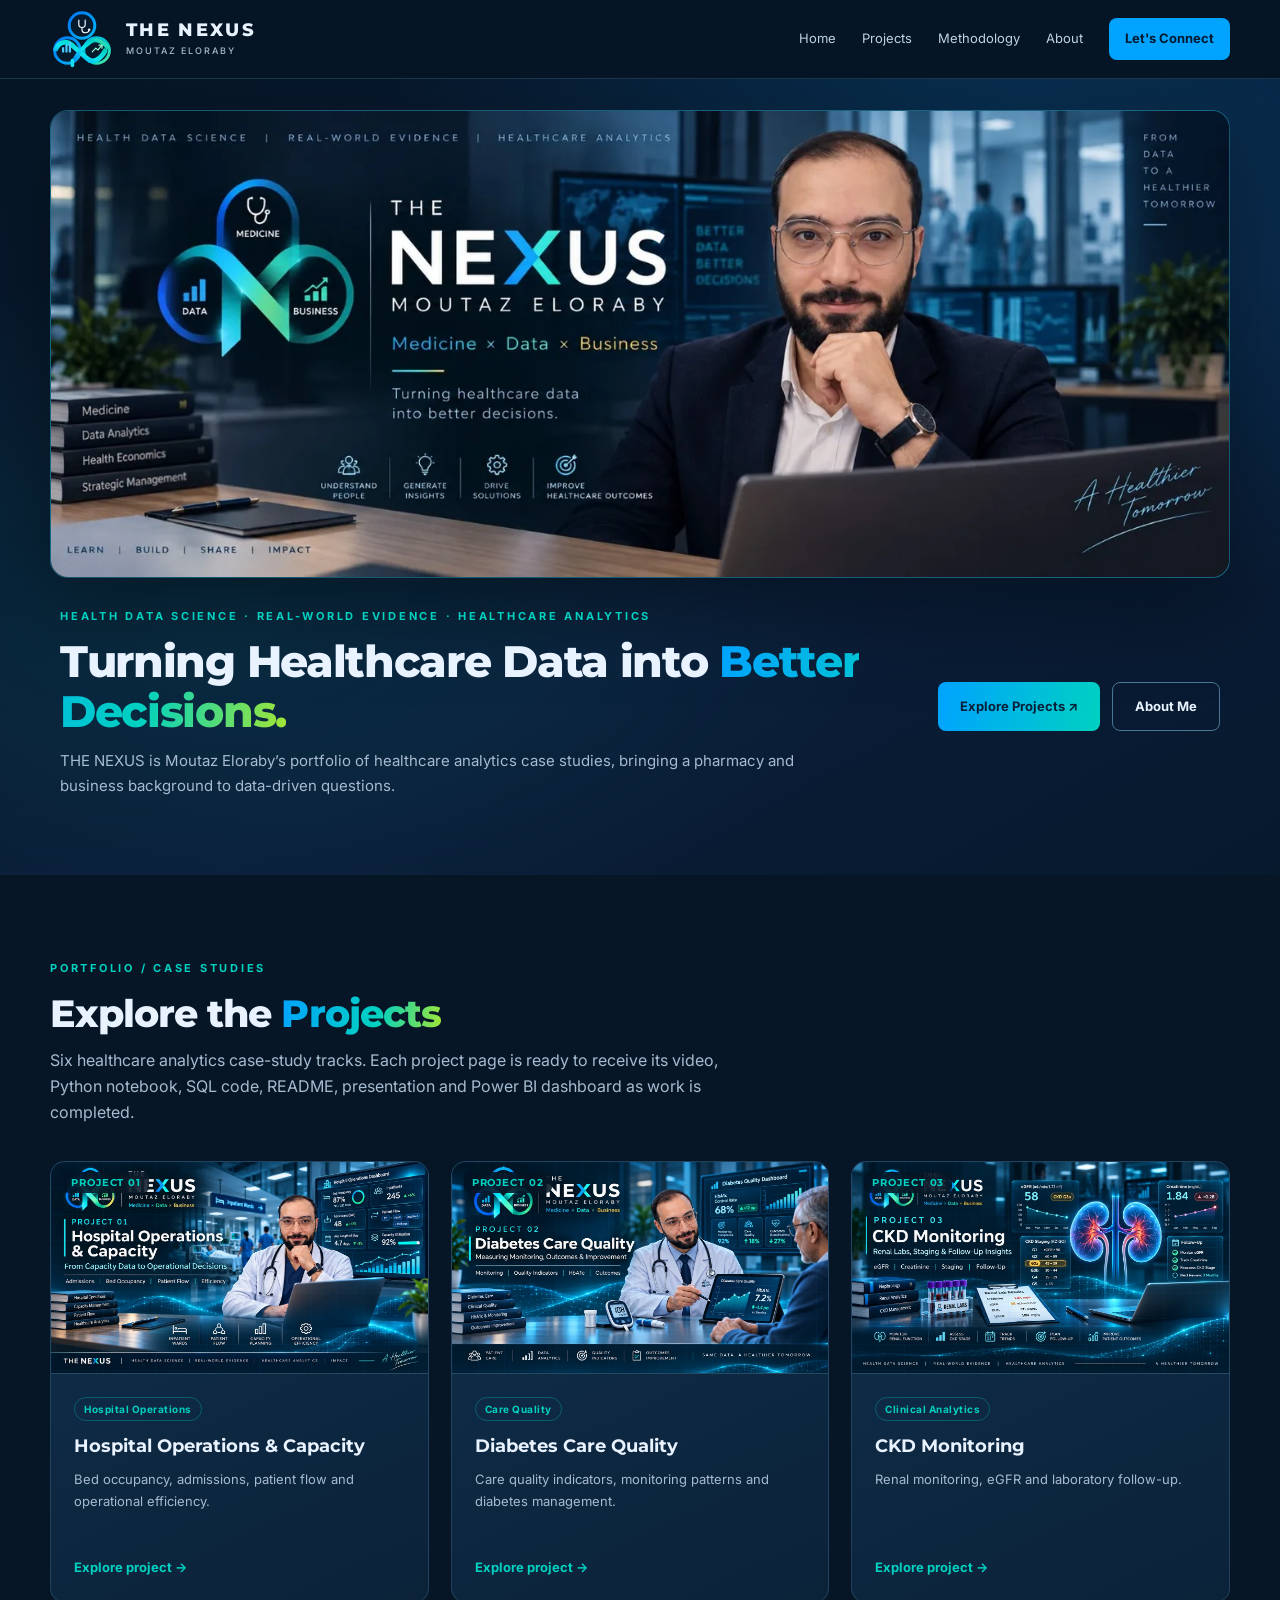
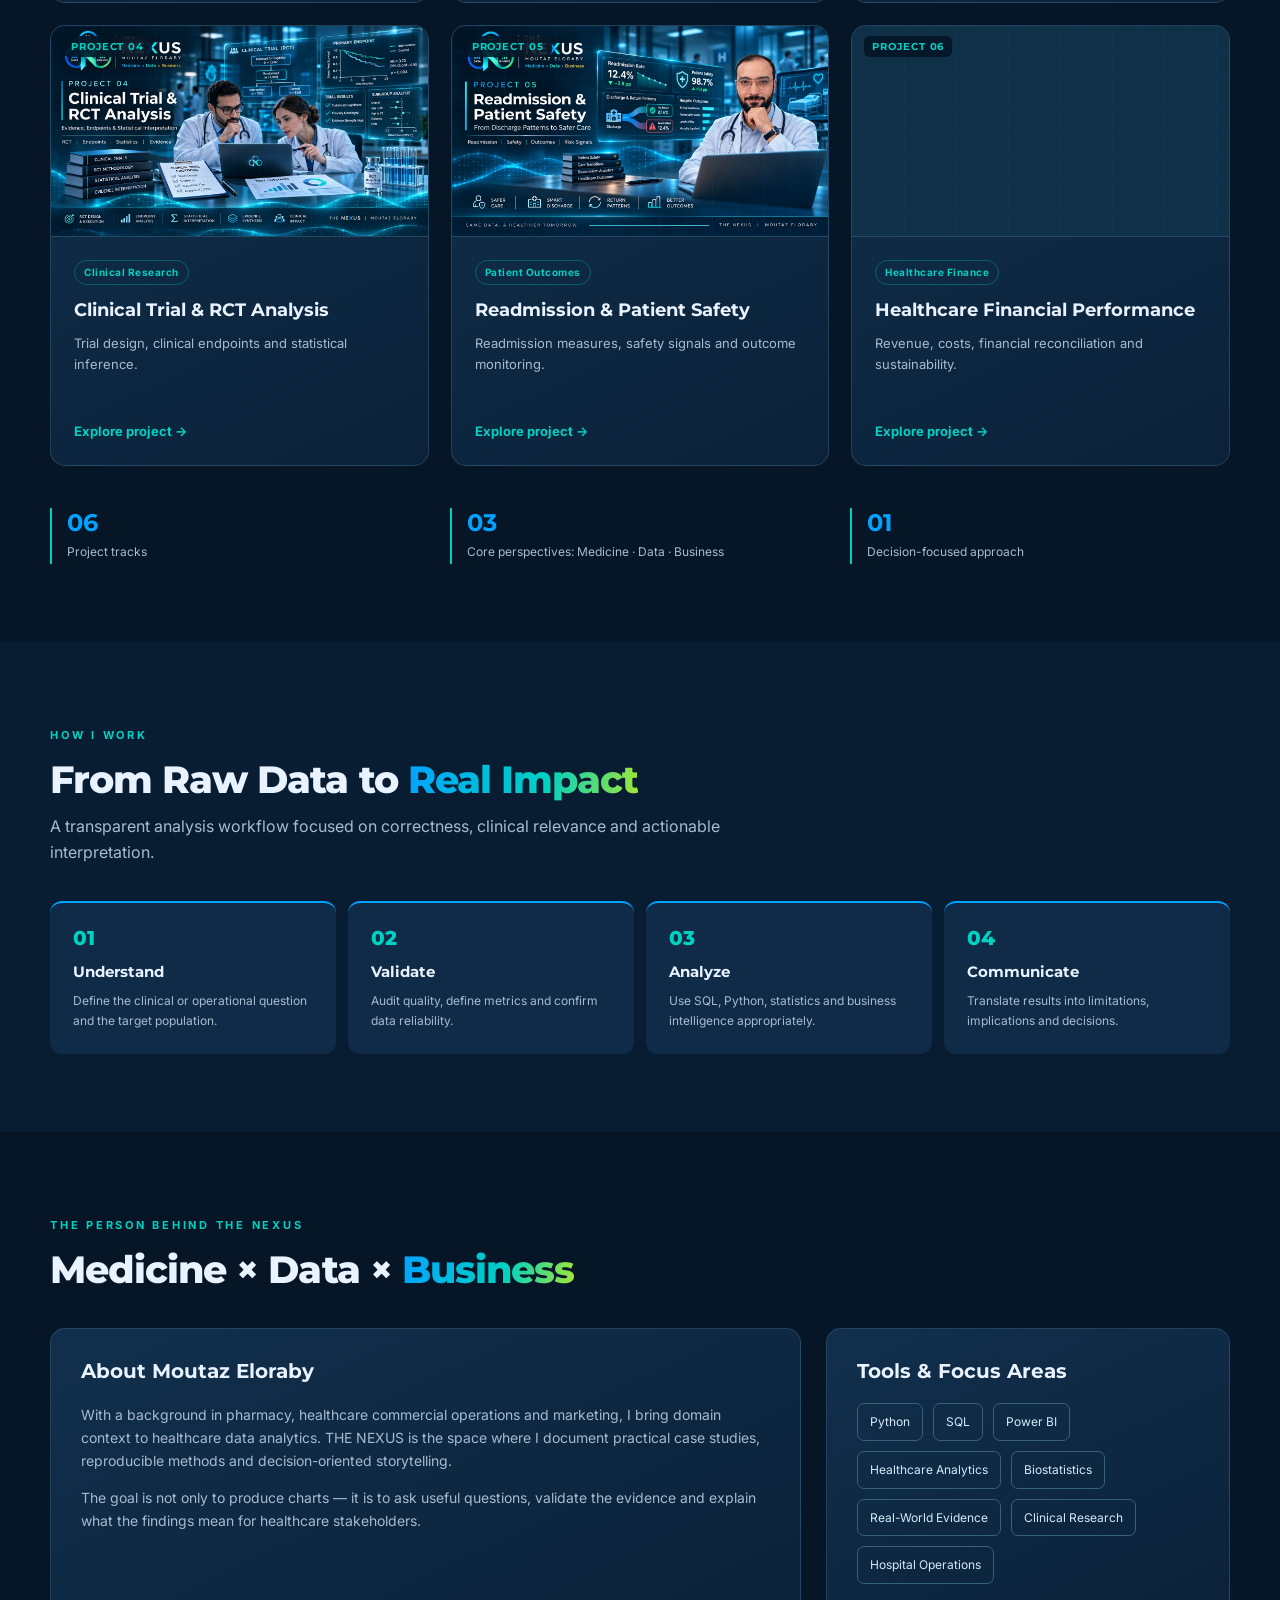
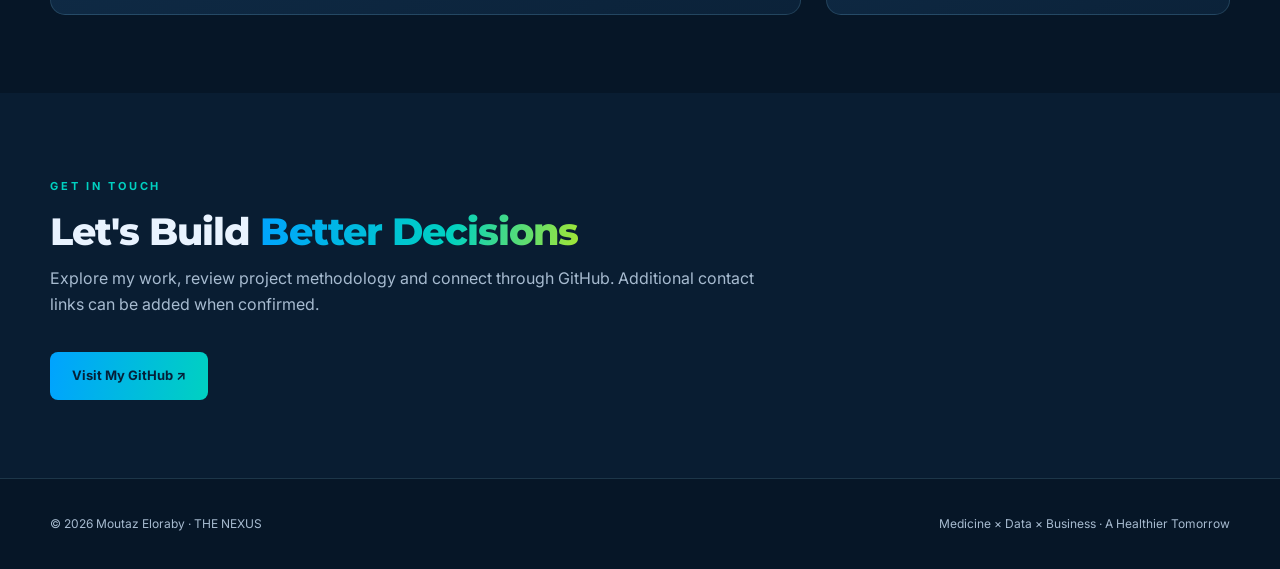
==== commit aaa1f33c: "Refresh cached styles and navigation for corrected THE NEXUS header" ====
--- a/index.html
+++ b/index.html
@@ -1 +1 @@
-<!doctype html><html lang="en"><head><meta charset="utf-8"><meta name="viewport" content="width=device-width,initial-scale=1"><meta name="theme-color" content="#0B1E3A"><meta name="description" content="THE NEXUS by Moutaz Eloraby — Medicine × Data × Business. Healthcare analytics portfolio and decision-focused case studies."><title>THE NEXUS | Healthcare Data Analytics</title><link rel="stylesheet" href="assets/style.css?v=visual3"><link rel="icon" href="assets/favicon.svg?v=visual3" type="image/svg+xml"><script src="assets/site.js?v=visual3" defer></script></head><body data-page="home"><div id="app"></div><noscript>This portfolio requires JavaScript to display project navigation. Visit the repository at https://github.com/Moutaz-O/The-Nexus.</noscript></body></html>+<!doctype html><html lang="en"><head><meta charset="utf-8"><meta name="viewport" content="width=device-width,initial-scale=1"><meta name="theme-color" content="#0B1E3A"><meta name="description" content="THE NEXUS by Moutaz Eloraby — Medicine × Data × Business. Healthcare analytics portfolio and decision-focused case studies."><title>THE NEXUS | Healthcare Data Analytics</title><link rel="stylesheet" href="assets/style.css?v=header4"><link rel="icon" href="assets/favicon.svg?v=header4" type="image/svg+xml"><script src="assets/site.js?v=header4" defer></script></head><body data-page="home"><div id="app"></div><noscript>This portfolio requires JavaScript to display project navigation. Visit the repository at https://github.com/Moutaz-O/The-Nexus.</noscript></body></html>
--- a/assets/style.css
+++ b/assets/style.css
@@ -1,14 +1,14 @@
 @import url('https://fonts.googleapis.com/css2?family=Inter:wght@400;500;600;700&family=Montserrat:wght@400;500;600;700;800&display=swap');
-:root{--navy:#0B1E3A;--blue:#00A3FF;--teal:#00D1C1;--green:#A3E635;--gold:#FFD166;--ink:#E9F3FF;--muted:#A7BBD0;--border:rgba(135,197,225,.18);--panel:#102B48;--bg:#061627}*{box-sizing:border-box}html{scroll-behavior:smooth}body{margin:0;background:var(--bg);color:var(--ink);font-family:Inter,Arial,sans-serif;line-height:1.65}a{color:inherit;text-decoration:none}button{font:inherit}button,a{ -webkit-tap-highlight-color:transparent}a:focus-visible,button:focus-visible{outline:2px solid var(--teal);outline-offset:4px}::selection{background:#00D1C1;color:#061627}.container{width:min(1180px,calc(100% - 44px));margin:auto}.glow{background:radial-gradient(ellipse at 80% 12%,rgba(0,163,255,.17),transparent 45%),radial-gradient(ellipse at 16% 67%,rgba(0,209,193,.09),transparent 45%),linear-gradient(150deg,#061627,#0B1E3A 60%,#07192d)}header{position:sticky;top:0;z-index:30;background:rgba(6,22,39,.92);backdrop-filter:blur(18px);border-bottom:1px solid var(--border)}.nav{display:flex;align-items:center;justify-content:space-between;min-height:78px;gap:20px}.brand{display:flex;align-items:center;gap:12px;min-width:0}.brand-mark{width:48px;height:48px;border:2px solid var(--blue);border-radius:16px 16px 20px 20px;display:grid;place-items:center;font:800 34px Montserrat;background:linear-gradient(140deg,#0b3054,#082033);color:var(--teal);box-shadow:inset 0 0 15px #00a3ff1f}.brand-mark span{background:linear-gradient(100deg,var(--blue),var(--teal),var(--green));background-clip:text;-webkit-background-clip:text;color:transparent}.brand-title{font:800 18px Montserrat;letter-spacing:.16em;line-height:1.1}.brand-sub{font-size:9px;letter-spacing:.21em;color:var(--muted)}.navlinks{display:flex;align-items:center;gap:26px}.navlinks a{font-size:13px;color:#BED2E6}.navlinks a:hover{color:var(--teal)}.navlinks .nav-cta{background:var(--blue);padding:10px 16px;border-radius:8px;color:#031a31;font-weight:700}.menu{display:none;background:none;color:white;border:1px solid var(--border);padding:9px 12px;border-radius:8px;cursor:pointer}.hero{padding:105px 0 100px;position:relative;overflow:hidden}.hero:after{content:'';position:absolute;bottom:-220px;right:-190px;border:1px solid #00a3ff30;width:650px;height:650px;border-radius:50%;box-shadow:0 0 0 80px #00a3ff06,0 0 0 165px #00d1c107;pointer-events:none}.hero-inner{display:grid;grid-template-columns:1.23fr .77fr;align-items:center;gap:50px;position:relative;z-index:1}.eyebrow{font-size:11px;letter-spacing:.25em;text-transform:uppercase;color:var(--teal);font-weight:700}.hero h1{font:800 clamp(38px,5.8vw,74px)/1.09 Montserrat;letter-spacing:-.045em;margin:18px 0}.gradient{background:linear-gradient(100deg,var(--blue),var(--teal) 60%,var(--green));background-clip:text;-webkit-background-clip:text;color:transparent}.hero p{color:var(--muted);max-width:620px;font-size:17px;margin:20px 0 30px}.pill-row{display:flex;gap:12px;flex-wrap:wrap}.btn{display:inline-flex;justify-content:center;align-items:center;gap:8px;padding:13px 22px;border-radius:8px;border:1px solid #4a7594;font-size:13px;font-weight:700;transition:.2s}.btn.primary{border:0;background:linear-gradient(100deg,var(--blue),var(--teal));color:#052038}.btn:hover{transform:translateY(-2px);filter:brightness(1.09)}.hero-art{background:linear-gradient(145deg,#0c3252,#081b31);border:1px solid #24607b;border-radius:22px;min-height:335px;padding:40px 24px;display:flex;flex-direction:column;justify-content:center;align-items:center;box-shadow:0 26px 90px #0005;position:relative;overflow:hidden;text-align:center}.hero-art:before{content:'';position:absolute;inset:0;background:repeating-linear-gradient(0deg,transparent 0 31px,#00d1c10a 32px),repeating-linear-gradient(90deg,transparent 0 31px,#00a3ff09 32px)}.nexus-symbol{position:relative;font:800 150px Montserrat;line-height:1.15;letter-spacing:-.15em;padding-right:20px;background:linear-gradient(125deg,#005fe9,#00D1C1 60%,#A3E635);background-clip:text;-webkit-background-clip:text;color:transparent;text-shadow:none;filter:drop-shadow(0 0 24px #00a3ff44)}.hero-art strong{z-index:1;font:800 30px Montserrat;letter-spacing:.18em}.hero-art small{z-index:1;color:var(--teal);letter-spacing:.22em;font-size:11px}.art-caption{position:absolute;bottom:16px;font-size:10px;color:#8ab6d0;letter-spacing:.15em}.section{padding:78px 0}.section.alt{background:#091d32}.section-head{margin-bottom:35px}.section-head h2{font:800 clamp(28px,3vw,40px) Montserrat;letter-spacing:-.025em;margin:10px 0}.section-head p{color:var(--muted);max-width:720px;margin:0}.grid{display:grid;grid-template-columns:repeat(3,minmax(0,1fr));gap:22px}.project-card,.panel{background:linear-gradient(155deg,#112f4c,#0b2239);border:1px solid var(--border);border-radius:15px;overflow:hidden}.project-card{transition:.2s}.project-card:hover{transform:translateY(-5px);border-color:#00d1c188;box-shadow:0 15px 45px #0003}.card-visual{height:164px;background:radial-gradient(circle at 80% 10%,#00d1c12b,transparent 45%),linear-gradient(135deg,#0e3a59,#081c32);display:flex;align-items:center;justify-content:center;position:relative;border-bottom:1px solid var(--border)}.card-visual:before{content:'';position:absolute;inset:0;background:linear-gradient(90deg,#00a3ff0a 1px,transparent 1px),linear-gradient(#00a3ff0a 1px,transparent 1px);background-size:26px 26px}.card-icon{font-size:63px;z-index:1;filter:drop-shadow(0 0 15px #00a3ff66)}.card-number{position:absolute;top:14px;left:17px;font:700 11px Montserrat;letter-spacing:.14em;color:var(--teal)}.card-body{padding:23px}.tag{display:inline-block;border:1px solid #00d1c14f;color:var(--teal);padding:3px 9px;border-radius:30px;font-size:10px;font-weight:700;letter-spacing:.05em}.card-body h3{font:700 18px/1.38 Montserrat;margin:13px 0 10px}.card-body p{font-size:13px;color:var(--muted);margin:0 0 24px;min-height:64px}.card-link{color:var(--teal);font-weight:700;font-size:13px}.stats{display:grid;grid-template-columns:repeat(3,1fr);gap:20px;margin-top:42px}.stat{border-left:2px solid var(--teal);padding-left:15px}.stat strong{font:700 24px Montserrat;display:block;color:var(--blue)}.stat span{color:var(--muted);font-size:12px}.about-grid{display:grid;grid-template-columns:1.3fr .7fr;gap:25px}.panel{padding:30px}.panel h3{margin-top:0;font:700 20px Montserrat}.panel p{color:var(--muted);font-size:14px}.skill-list{display:flex;flex-wrap:wrap;gap:10px}.skill-list span{border:1px solid #376079;border-radius:7px;padding:8px 12px;font-size:12px;color:#d4e9fa}.method{display:grid;grid-template-columns:repeat(4,1fr);gap:12px}.method-item{padding:23px;background:#102B48;border-radius:12px;border-top:2px solid var(--blue)}.method-item b{font:800 20px Montserrat;color:var(--teal)}.method-item h3{font:700 15px Montserrat;margin:10px 0}.method-item p{font-size:12px;color:var(--muted);margin:0}footer{border-top:1px solid var(--border);padding:35px 0;color:var(--muted);font-size:12px}.footer-row{display:flex;justify-content:space-between;gap:16px;flex-wrap:wrap}.project-hero{padding:75px 0 45px}.project-hero h1{font:800 clamp(30px,4vw,52px)/1.12 Montserrat;max-width:830px;margin:12px 0 19px}.project-hero p{color:var(--muted);max-width:810px}.breadcrumb{font-size:12px;color:var(--teal)}.resource-grid{display:grid;grid-template-columns:repeat(3,minmax(0,1fr));gap:16px}.resource{border:1px solid var(--border);border-radius:12px;background:#102B48;padding:23px;min-height:145px}.resource .ico{font-size:25px;display:block}.resource h3{font:700 15px Montserrat;margin:12px 0 5px}.resource p{font-size:12px;color:var(--muted);margin:0}.resource a{display:inline-block;color:var(--teal);font-size:12px;font-weight:700;margin-top:15px}.resource.unavailable{opacity:.65}.note{background:#0b273e;border-left:3px solid var(--teal);padding:15px 20px;border-radius:8px;color:#b5cadc;font-size:13px;margin-top:27px}.back{display:inline-block;color:var(--teal);font-size:13px;margin-top:25px}.project-layout{display:grid;grid-template-columns:1fr 1fr;gap:24px;margin:28px 0 36px}.project-layout .panel{min-height:160px}.project-layout ul{color:var(--muted);font-size:14px;padding-left:20px}.visually-hidden{position:absolute;width:1px;height:1px;padding:0;margin:-1px;overflow:hidden;clip:rect(0,0,0,0);white-space:nowrap;border:0}@media(max-width:900px){.grid{grid-template-columns:repeat(2,minmax(0,1fr))}.hero-inner{grid-template-columns:1fr}.hero-art{min-height:300px}.about-grid{grid-template-columns:1fr}.method{grid-template-columns:repeat(2,1fr)}}@media(max-width:650px){.container{width:min(100% - 32px,1180px)}.nav{min-height:70px}.menu{display:block}.navlinks{display:none;position:absolute;left:0;right:0;top:70px;padding:18px 22px;background:#071b2e;border-bottom:1px solid var(--border);flex-direction:column;align-items:stretch;gap:0}.navlinks.open{display:flex}.navlinks a{padding:11px 0}.navlinks .nav-cta{text-align:center;margin-top:10px}.hero{padding:66px 0}.hero p{font-size:15px}.grid,.resource-grid,.project-layout{grid-template-columns:1fr}.stats{grid-template-columns:repeat(3,1fr);gap:8px}.stat strong{font-size:18px}.stat span{font-size:10px}.method{grid-template-columns:1fr 1fr}.method-item{padding:17px}.section{padding:55px 0}.card-body p{min-height:0}.brand-title{font-size:15px}.brand-sub{font-size:8px}.brand-mark{width:41px;height:41px;font-size:28px}.panel{padding:22px}}@media(prefers-reduced-motion:reduce){html{scroll-behavior:auto}*,*:before,*:after{transition:none!important}}
+:root{--navy:#0B1E3A;--blue:#00A3FF;--teal:#00D1C1;--green:#A3E635;--gold:#FFD166;--ink:#E9F3FF;--muted:#A7BBD0;--border:rgba(135,197,225,.18);--panel:#102B48;--bg:#061627}*{box-sizing:border-box}html{scroll-behavior:smooth}body{margin:0;background:var(--bg);color:var(--ink);font-family:Inter,Arial,sans-serif;line-height:1.65}a{color:inherit;text-decoration:none}button{font:inherit}button,a{ -webkit-tap-highlight-color:transparent}a:focus-visible,button:focus-visible{outline:2px solid var(--teal);outline-offset:4px}::selection{background:#00D1C1;color:#061627}.container{width:min(1180px,calc(100% - 44px));margin:auto}.glow{background:radial-gradient(ellipse at 80% 12%,rgba(0,163,255,.17),transparent 45%),radial-gradient(ellipse at 16% 67%,rgba(0,209,193,.09),transparent 45%),linear-gradient(150deg,#061627,#0B1E3A 60%,#07192d)}header{position:sticky;top:0;z-index:30;background:rgba(6,22,39,.92);backdrop-filter:blur(18px);border-bottom:1px solid var(--border)}.nav{display:flex;align-items:center;justify-content:space-between;min-height:78px;gap:20px}.brand{display:flex;align-items:center;gap:12px;min-width:0}.brand-title{font:800 18px Montserrat;letter-spacing:.16em;line-height:1.1}.brand-sub{font-size:9px;letter-spacing:.21em;color:var(--muted)}.navlinks{display:flex;align-items:center;gap:26px}.navlinks a{font-size:13px;color:#BED2E6}.navlinks a:hover{color:var(--teal)}.navlinks .nav-cta{background:var(--blue);padding:10px 16px;border-radius:8px;color:#031a31;font-weight:700}.menu{display:none;background:none;color:white;border:1px solid var(--border);padding:9px 12px;border-radius:8px;cursor:pointer}.hero{padding:105px 0 100px;position:relative;overflow:hidden}.hero:after{content:'';position:absolute;bottom:-220px;right:-190px;border:1px solid #00a3ff30;width:650px;height:650px;border-radius:50%;box-shadow:0 0 0 80px #00a3ff06,0 0 0 165px #00d1c107;pointer-events:none}.hero-inner{display:grid;grid-template-columns:1.23fr .77fr;align-items:center;gap:50px;position:relative;z-index:1}.eyebrow{font-size:11px;letter-spacing:.25em;text-transform:uppercase;color:var(--teal);font-weight:700}.hero h1{font:800 clamp(38px,5.8vw,74px)/1.09 Montserrat;letter-spacing:-.045em;margin:18px 0}.gradient{background:linear-gradient(100deg,var(--blue),var(--teal) 60%,var(--green));background-clip:text;-webkit-background-clip:text;color:transparent}.hero p{color:var(--muted);max-width:620px;font-size:17px;margin:20px 0 30px}.pill-row{display:flex;gap:12px;flex-wrap:wrap}.btn{display:inline-flex;justify-content:center;align-items:center;gap:8px;padding:13px 22px;border-radius:8px;border:1px solid #4a7594;font-size:13px;font-weight:700;transition:.2s}.btn.primary{border:0;background:linear-gradient(100deg,var(--blue),var(--teal));color:#052038}.btn:hover{transform:translateY(-2px);filter:brightness(1.09)}.hero-art{background:linear-gradient(145deg,#0c3252,#081b31);border:1px solid #24607b;border-radius:22px;min-height:335px;padding:40px 24px;display:flex;flex-direction:column;justify-content:center;align-items:center;box-shadow:0 26px 90px #0005;position:relative;overflow:hidden;text-align:center}.hero-art:before{content:'';position:absolute;inset:0;background:repeating-linear-gradient(0deg,transparent 0 31px,#00d1c10a 32px),repeating-linear-gradient(90deg,transparent 0 31px,#00a3ff09 32px)}.nexus-symbol{position:relative;font:800 150px Montserrat;line-height:1.15;letter-spacing:-.15em;padding-right:20px;background:linear-gradient(125deg,#005fe9,#00D1C1 60%,#A3E635);background-clip:text;-webkit-background-clip:text;color:transparent;text-shadow:none;filter:drop-shadow(0 0 24px #00a3ff44)}.hero-art strong{z-index:1;font:800 30px Montserrat;letter-spacing:.18em}.hero-art small{z-index:1;color:var(--teal);letter-spacing:.22em;font-size:11px}.art-caption{position:absolute;bottom:16px;font-size:10px;color:#8ab6d0;letter-spacing:.15em}.section{padding:78px 0}.section.alt{background:#091d32}.section-head{margin-bottom:35px}.section-head h2{font:800 clamp(28px,3vw,40px) Montserrat;letter-spacing:-.025em;margin:10px 0}.section-head p{color:var(--muted);max-width:720px;margin:0}.grid{display:grid;grid-template-columns:repeat(3,minmax(0,1fr));gap:22px}.project-card,.panel{background:linear-gradient(155deg,#112f4c,#0b2239);border:1px solid var(--border);border-radius:15px;overflow:hidden}.project-card{transition:.2s}.project-card:hover{transform:translateY(-5px);border-color:#00d1c188;box-shadow:0 15px 45px #0003}.card-visual{height:164px;background:radial-gradient(circle at 80% 10%,#00d1c12b,transparent 45%),linear-gradient(135deg,#0e3a59,#081c32);display:flex;align-items:center;justify-content:center;position:relative;border-bottom:1px solid var(--border)}.card-visual:before{content:'';position:absolute;inset:0;background:linear-gradient(90deg,#00a3ff0a 1px,transparent 1px),linear-gradient(#00a3ff0a 1px,transparent 1px);background-size:26px 26px}.card-icon{font-size:63px;z-index:1;filter:drop-shadow(0 0 15px #00a3ff66)}.card-number{position:absolute;top:14px;left:17px;font:700 11px Montserrat;letter-spacing:.14em;color:var(--teal)}.card-body{padding:23px}.tag{display:inline-block;border:1px solid #00d1c14f;color:var(--teal);padding:3px 9px;border-radius:30px;font-size:10px;font-weight:700;letter-spacing:.05em}.card-body h3{font:700 18px/1.38 Montserrat;margin:13px 0 10px}.card-body p{font-size:13px;color:var(--muted);margin:0 0 24px;min-height:64px}.card-link{color:var(--teal);font-weight:700;font-size:13px}.stats{display:grid;grid-template-columns:repeat(3,1fr);gap:20px;margin-top:42px}.stat{border-left:2px solid var(--teal);padding-left:15px}.stat strong{font:700 24px Montserrat;display:block;color:var(--blue)}.stat span{color:var(--muted);font-size:12px}.about-grid{display:grid;grid-template-columns:1.3fr .7fr;gap:25px}.panel{padding:30px}.panel h3{margin-top:0;font:700 20px Montserrat}.panel p{color:var(--muted);font-size:14px}.skill-list{display:flex;flex-wrap:wrap;gap:10px}.skill-list span{border:1px solid #376079;border-radius:7px;padding:8px 12px;font-size:12px;color:#d4e9fa}.method{display:grid;grid-template-columns:repeat(4,1fr);gap:12px}.method-item{padding:23px;background:#102B48;border-radius:12px;border-top:2px solid var(--blue)}.method-item b{font:800 20px Montserrat;color:var(--teal)}.method-item h3{font:700 15px Montserrat;margin:10px 0}.method-item p{font-size:12px;color:var(--muted);margin:0}footer{border-top:1px solid var(--border);padding:35px 0;color:var(--muted);font-size:12px}.footer-row{display:flex;justify-content:space-between;gap:16px;flex-wrap:wrap}.project-hero{padding:75px 0 45px}.project-hero h1{font:800 clamp(30px,4vw,52px)/1.12 Montserrat;max-width:830px;margin:12px 0 19px}.project-hero p{color:var(--muted);max-width:810px}.breadcrumb{font-size:12px;color:var(--teal)}.resource-grid{display:grid;grid-template-columns:repeat(3,minmax(0,1fr));gap:16px}.resource{border:1px solid var(--border);border-radius:12px;background:#102B48;padding:23px;min-height:145px}.resource .ico{font-size:25px;display:block}.resource h3{font:700 15px Montserrat;margin:12px 0 5px}.resource p{font-size:12px;color:var(--muted);margin:0}.resource a{display:inline-block;color:var(--teal);font-size:12px;font-weight:700;margin-top:15px}.resource.unavailable{opacity:.65}.note{background:#0b273e;border-left:3px solid var(--teal);padding:15px 20px;border-radius:8px;color:#b5cadc;font-size:13px;margin-top:27px}.back{display:inline-block;color:var(--teal);font-size:13px;margin-top:25px}.project-layout{display:grid;grid-template-columns:1fr 1fr;gap:24px;margin:28px 0 36px}.project-layout .panel{min-height:160px}.project-layout ul{color:var(--muted);font-size:14px;padding-left:20px}.visually-hidden{position:absolute;width:1px;height:1px;padding:0;margin:-1px;overflow:hidden;clip:rect(0,0,0,0);white-space:nowrap;border:0}@media(max-width:900px){.grid{grid-template-columns:repeat(2,minmax(0,1fr))}.hero-inner{grid-template-columns:1fr}.hero-art{min-height:300px}.about-grid{grid-template-columns:1fr}.method{grid-template-columns:repeat(2,1fr)}}@media(max-width:650px){.container{width:min(100% - 32px,1180px)}.nav{min-height:70px}.menu{display:block}.navlinks{display:none;position:absolute;left:0;right:0;top:70px;padding:18px 22px;background:#071b2e;border-bottom:1px solid var(--border);flex-direction:column;align-items:stretch;gap:0}.navlinks.open{display:flex}.navlinks a{padding:11px 0}.navlinks .nav-cta{text-align:center;margin-top:10px}.hero{padding:66px 0}.hero p{font-size:15px}.grid,.resource-grid,.project-layout{grid-template-columns:1fr}.stats{grid-template-columns:repeat(3,1fr);gap:8px}.stat strong{font-size:18px}.stat span{font-size:10px}.method{grid-template-columns:1fr 1fr}.method-item{padding:17px}.section{padding:55px 0}.card-body p{min-height:0}.brand-title{font-size:15px}.brand-sub{font-size:8px}.panel{padding:22px}}@media(prefers-reduced-motion:reduce){html{scroll-behavior:auto}*,*:before,*:after{transition:none!important}}
 /* Official THE NEXUS Medicine / Data / Business logo */
-.brand-mark{width:62px;height:62px;flex-shrink:0;background:#081c30 url('./official-symbol.svg') center/contain no-repeat;border:0;border-radius:0;box-shadow:none;font-size:0}
-.brand-mark span{display:none}
+
+
 .nexus-symbol{width:265px;height:251px;max-width:100%;display:block;margin:0 auto;padding:0;font-size:0;line-height:0;letter-spacing:normal;background:#081c30 url('./official-symbol.svg') center/contain no-repeat;background-clip:border-box;-webkit-background-clip:border-box;color:transparent;filter:drop-shadow(0 8px 15px #00a3ff1a)}
-@media(max-width:650px){.brand-mark{width:49px;height:49px}.nexus-symbol{width:240px;height:227px}}
+@media(max-width:650px){.nexus-symbol{width:240px;height:227px}}
 
 /* V3 brand update — scalable official three-domain emblem and photography-ready portfolio */
-.brand-mark{width:58px;height:58px;background:transparent url('./nexus-symbol.svg') center/contain no-repeat;border:0;box-shadow:none}
-@media(max-width:650px){.brand-mark{width:48px;height:48px}}
+
+@media(max-width:650px){}
 .hero-feature{padding:31px 0 65px;position:relative}
 .hero-cover-frame{overflow:hidden;border-radius:18px;background:linear-gradient(120deg,#071728,#0c3650);border:1px solid rgba(48,191,224,.37);box-shadow:0 28px 90px #0006}
 .hero-cover-img{width:100%;display:block;aspect-ratio:2.53;object-fit:cover;object-position:center}
@@ -29,3 +29,12 @@
 .project-art-note{padding:10px 17px;color:#a7c5da;background:#081c31;font-size:12px;border-top:1px solid var(--border)}
 @media(max-width:1050px){.hero-intro{align-items:flex-start;flex-direction:column}.hero-intro-actions{flex-shrink:1}}
 @media(max-width:650px){.hero-feature{padding:18px 0 50px}.hero-cover-frame{border-radius:12px}.hero-cover-img{aspect-ratio:auto;min-height:135px;object-fit:contain}.hero-intro{padding:22px 2px 2px;gap:16px}.hero-intro h1{font-size:29px}.hero-intro p{font-size:14px}.hero-intro-actions{width:100%}.hero-intro-actions .btn{flex:1;padding:12px 10px}.card-body{min-height:auto}.card-body p{min-height:0}.project-banner-frame img{max-height:none}.project-art-note{font-size:11px}}
+
+/* Header brand fix: one sharp icon, zero legacy backgrounds or overlapping logos. */
+.brand{display:flex;align-items:center;gap:12px;min-width:0}
+.brand-mark{display:block;width:64px;height:60px;object-fit:contain;flex:0 0 auto;background:none!important;border:0!important;border-radius:0!important;box-shadow:none!important;filter:none!important;padding:0!important}
+.brand-copy{display:flex;flex-direction:column;justify-content:center;gap:5px;min-width:0;line-height:1}
+.brand-copy .brand-title{display:block;font:800 18px/1.1 Montserrat,Arial,sans-serif;letter-spacing:.13em;white-space:nowrap}
+.brand-copy .brand-sub{display:block;font:500 9px/1.2 Inter,Arial,sans-serif;letter-spacing:.22em;color:var(--muted);white-space:nowrap}
+@media(max-width:650px){.nav{gap:10px}.brand{gap:9px}.brand-mark{width:56px;height:53px}.brand-copy{gap:5px}.brand-copy .brand-title{font-size:14px;letter-spacing:.12em}.brand-copy .brand-sub{font-size:8px;letter-spacing:.13em}}
+@media(max-width:365px){.brand-mark{width:49px;height:46px}.brand-copy .brand-title{font-size:13px;letter-spacing:.09em}.brand-copy .brand-sub{font-size:7.5px;letter-spacing:.09em}}
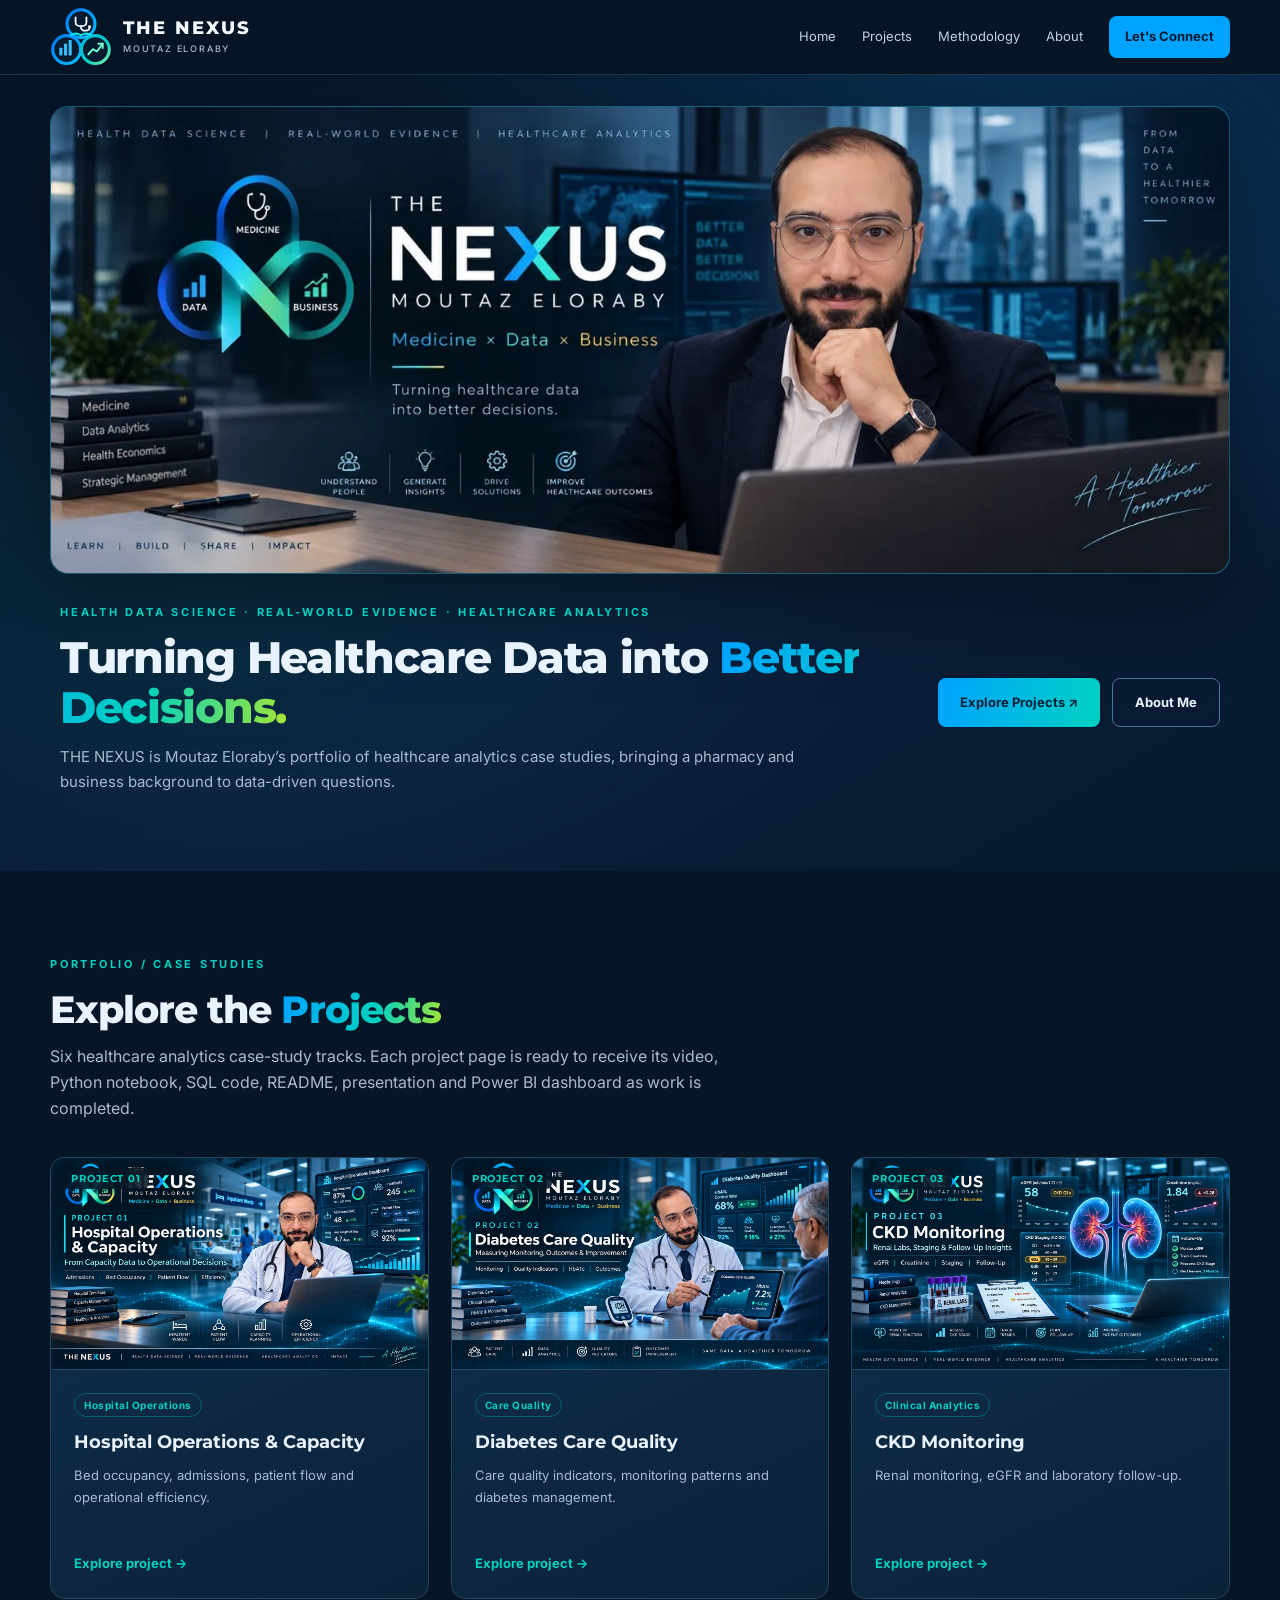
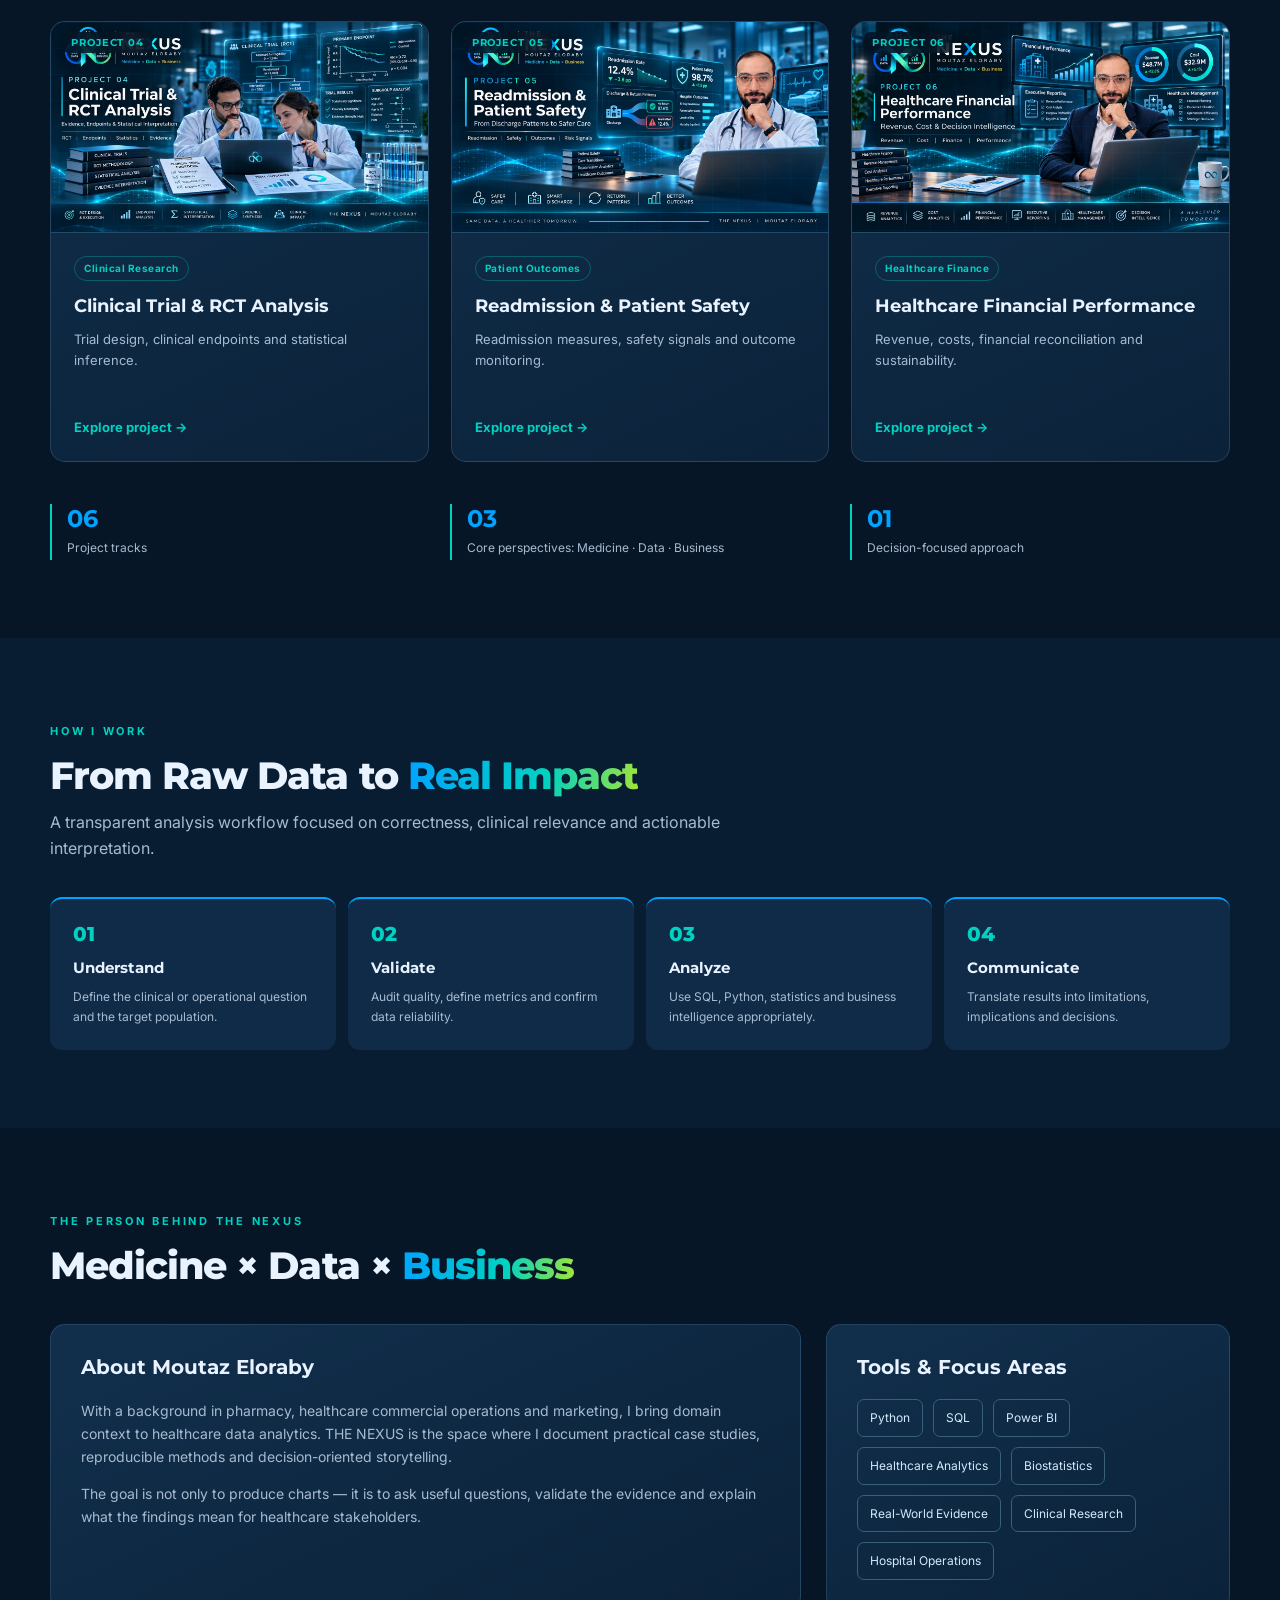
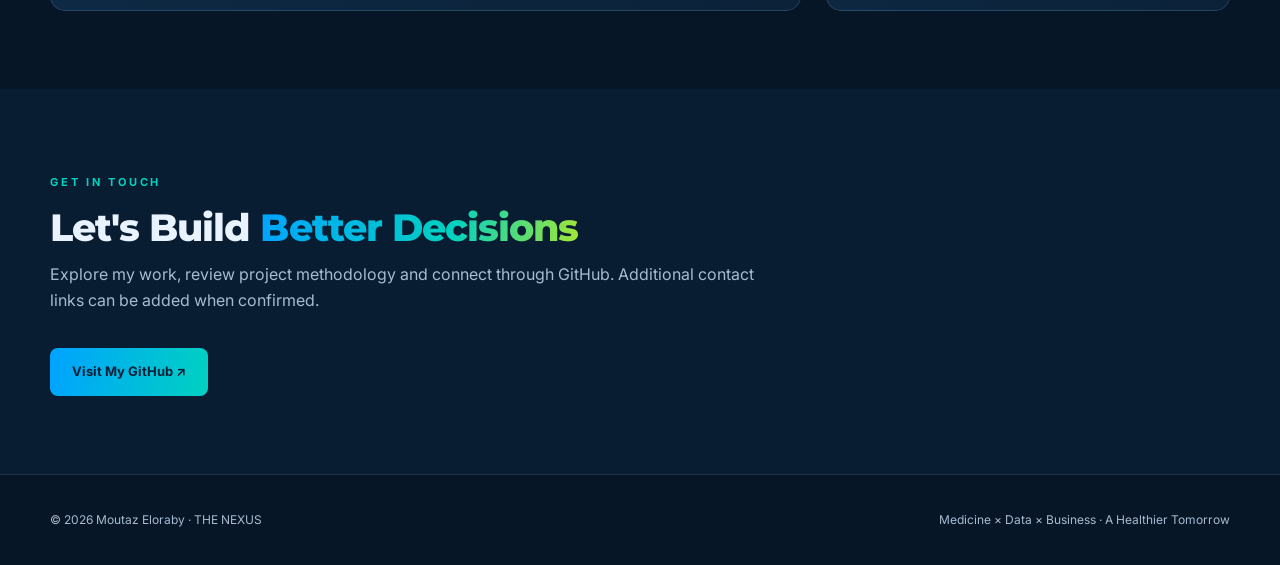
==== commit 3af120a9: "Load clean v5 header assets with no previous logo cache" ====
--- a/index.html
+++ b/index.html
@@ -1 +1 @@
-<!doctype html><html lang="en"><head><meta charset="utf-8"><meta name="viewport" content="width=device-width,initial-scale=1"><meta name="theme-color" content="#0B1E3A"><meta name="description" content="THE NEXUS by Moutaz Eloraby — Medicine × Data × Business. Healthcare analytics portfolio and decision-focused case studies."><title>THE NEXUS | Healthcare Data Analytics</title><link rel="stylesheet" href="assets/style.css?v=header4"><link rel="icon" href="assets/favicon.svg?v=header4" type="image/svg+xml"><script src="assets/site.js?v=header4" defer></script></head><body data-page="home"><div id="app"></div><noscript>This portfolio requires JavaScript to display project navigation. Visit the repository at https://github.com/Moutaz-O/The-Nexus.</noscript></body></html>+<!doctype html><html lang="en"><head><meta charset="utf-8"><meta name="viewport" content="width=device-width,initial-scale=1"><meta name="theme-color" content="#0B1E3A"><meta name="description" content="THE NEXUS by Moutaz Eloraby — Medicine × Data × Business. Healthcare analytics portfolio and decision-focused case studies."><title>THE NEXUS | Healthcare Data Analytics</title><link rel="stylesheet" href="assets/style-header5.css"><link rel="icon" href="assets/favicon.svg?v=header4" type="image/svg+xml"><script src="assets/site-header5.js" defer></script></head><body data-page="home"><div id="app"></div><noscript>This portfolio requires JavaScript to display project navigation. Visit the repository at https://github.com/Moutaz-O/The-Nexus.</noscript></body></html>
--- a/assets/style-header5.css
+++ b/assets/style-header5.css
@@ -0,0 +1,63 @@
+@import url('https://fonts.googleapis.com/css2?family=Inter:wght@400;500;600;700&family=Montserrat:wght@400;500;600;700;800&display=swap');
+:root{--navy:#0B1E3A;--blue:#00A3FF;--teal:#00D1C1;--green:#A3E635;--gold:#FFD166;--ink:#E9F3FF;--muted:#A7BBD0;--border:rgba(135,197,225,.18);--panel:#102B48;--bg:#061627}*{box-sizing:border-box}html{scroll-behavior:smooth}body{margin:0;background:var(--bg);color:var(--ink);font-family:Inter,Arial,sans-serif;line-height:1.65}a{color:inherit;text-decoration:none}button{font:inherit}button,a{ -webkit-tap-highlight-color:transparent}a:focus-visible,button:focus-visible{outline:2px solid var(--teal);outline-offset:4px}::selection{background:#00D1C1;color:#061627}.container{width:min(1180px,calc(100% - 44px));margin:auto}.glow{background:radial-gradient(ellipse at 80% 12%,rgba(0,163,255,.17),transparent 45%),radial-gradient(ellipse at 16% 67%,rgba(0,209,193,.09),transparent 45%),linear-gradient(150deg,#061627,#0B1E3A 60%,#07192d)}header{position:sticky;top:0;z-index:30;background:rgba(6,22,39,.92);backdrop-filter:blur(18px);border-bottom:1px solid var(--border)}.nav{display:flex;align-items:center;justify-content:space-between;min-height:78px;gap:20px}.brand{display:flex;align-items:center;gap:12px;min-width:0}.brand-title{font:800 18px Montserrat;letter-spacing:.16em;line-height:1.1}.brand-sub{font-size:9px;letter-spacing:.21em;color:var(--muted)}.navlinks{display:flex;align-items:center;gap:26px}.navlinks a{font-size:13px;color:#BED2E6}.navlinks a:hover{color:var(--teal)}.navlinks .nav-cta{background:var(--blue);padding:10px 16px;border-radius:8px;color:#031a31;font-weight:700}.menu{display:none;background:none;color:white;border:1px solid var(--border);padding:9px 12px;border-radius:8px;cursor:pointer}.hero{padding:105px 0 100px;position:relative;overflow:hidden}.hero:after{content:'';position:absolute;bottom:-220px;right:-190px;border:1px solid #00a3ff30;width:650px;height:650px;border-radius:50%;box-shadow:0 0 0 80px #00a3ff06,0 0 0 165px #00d1c107;pointer-events:none}.hero-inner{display:grid;grid-template-columns:1.23fr .77fr;align-items:center;gap:50px;position:relative;z-index:1}.eyebrow{font-size:11px;letter-spacing:.25em;text-transform:uppercase;color:var(--teal);font-weight:700}.hero h1{font:800 clamp(38px,5.8vw,74px)/1.09 Montserrat;letter-spacing:-.045em;margin:18px 0}.gradient{background:linear-gradient(100deg,var(--blue),var(--teal) 60%,var(--green));background-clip:text;-webkit-background-clip:text;color:transparent}.hero p{color:var(--muted);max-width:620px;font-size:17px;margin:20px 0 30px}.pill-row{display:flex;gap:12px;flex-wrap:wrap}.btn{display:inline-flex;justify-content:center;align-items:center;gap:8px;padding:13px 22px;border-radius:8px;border:1px solid #4a7594;font-size:13px;font-weight:700;transition:.2s}.btn.primary{border:0;background:linear-gradient(100deg,var(--blue),var(--teal));color:#052038}.btn:hover{transform:translateY(-2px);filter:brightness(1.09)}.hero-art{background:linear-gradient(145deg,#0c3252,#081b31);border:1px solid #24607b;border-radius:22px;min-height:335px;padding:40px 24px;display:flex;flex-direction:column;justify-content:center;align-items:center;box-shadow:0 26px 90px #0005;position:relative;overflow:hidden;text-align:center}.hero-art:before{content:'';position:absolute;inset:0;background:repeating-linear-gradient(0deg,transparent 0 31px,#00d1c10a 32px),repeating-linear-gradient(90deg,transparent 0 31px,#00a3ff09 32px)}.nexus-symbol{position:relative;font:800 150px Montserrat;line-height:1.15;letter-spacing:-.15em;padding-right:20px;background:linear-gradient(125deg,#005fe9,#00D1C1 60%,#A3E635);background-clip:text;-webkit-background-clip:text;color:transparent;text-shadow:none;filter:drop-shadow(0 0 24px #00a3ff44)}.hero-art strong{z-index:1;font:800 30px Montserrat;letter-spacing:.18em}.hero-art small{z-index:1;color:var(--teal);letter-spacing:.22em;font-size:11px}.art-caption{position:absolute;bottom:16px;font-size:10px;color:#8ab6d0;letter-spacing:.15em}.section{padding:78px 0}.section.alt{background:#091d32}.section-head{margin-bottom:35px}.section-head h2{font:800 clamp(28px,3vw,40px) Montserrat;letter-spacing:-.025em;margin:10px 0}.section-head p{color:var(--muted);max-width:720px;margin:0}.grid{display:grid;grid-template-columns:repeat(3,minmax(0,1fr));gap:22px}.project-card,.panel{background:linear-gradient(155deg,#112f4c,#0b2239);border:1px solid var(--border);border-radius:15px;overflow:hidden}.project-card{transition:.2s}.project-card:hover{transform:translateY(-5px);border-color:#00d1c188;box-shadow:0 15px 45px #0003}.card-visual{height:164px;background:radial-gradient(circle at 80% 10%,#00d1c12b,transparent 45%),linear-gradient(135deg,#0e3a59,#081c32);display:flex;align-items:center;justify-content:center;position:relative;border-bottom:1px solid var(--border)}.card-visual:before{content:'';position:absolute;inset:0;background:linear-gradient(90deg,#00a3ff0a 1px,transparent 1px),linear-gradient(#00a3ff0a 1px,transparent 1px);background-size:26px 26px}.card-icon{font-size:63px;z-index:1;filter:drop-shadow(0 0 15px #00a3ff66)}.card-number{position:absolute;top:14px;left:17px;font:700 11px Montserrat;letter-spacing:.14em;color:var(--teal)}.card-body{padding:23px}.tag{display:inline-block;border:1px solid #00d1c14f;color:var(--teal);padding:3px 9px;border-radius:30px;font-size:10px;font-weight:700;letter-spacing:.05em}.card-body h3{font:700 18px/1.38 Montserrat;margin:13px 0 10px}.card-body p{font-size:13px;color:var(--muted);margin:0 0 24px;min-height:64px}.card-link{color:var(--teal);font-weight:700;font-size:13px}.stats{display:grid;grid-template-columns:repeat(3,1fr);gap:20px;margin-top:42px}.stat{border-left:2px solid var(--teal);padding-left:15px}.stat strong{font:700 24px Montserrat;display:block;color:var(--blue)}.stat span{color:var(--muted);font-size:12px}.about-grid{display:grid;grid-template-columns:1.3fr .7fr;gap:25px}.panel{padding:30px}.panel h3{margin-top:0;font:700 20px Montserrat}.panel p{color:var(--muted);font-size:14px}.skill-list{display:flex;flex-wrap:wrap;gap:10px}.skill-list span{border:1px solid #376079;border-radius:7px;padding:8px 12px;font-size:12px;color:#d4e9fa}.method{display:grid;grid-template-columns:repeat(4,1fr);gap:12px}.method-item{padding:23px;background:#102B48;border-radius:12px;border-top:2px solid var(--blue)}.method-item b{font:800 20px Montserrat;color:var(--teal)}.method-item h3{font:700 15px Montserrat;margin:10px 0}.method-item p{font-size:12px;color:var(--muted);margin:0}footer{border-top:1px solid var(--border);padding:35px 0;color:var(--muted);font-size:12px}.footer-row{display:flex;justify-content:space-between;gap:16px;flex-wrap:wrap}.project-hero{padding:75px 0 45px}.project-hero h1{font:800 clamp(30px,4vw,52px)/1.12 Montserrat;max-width:830px;margin:12px 0 19px}.project-hero p{color:var(--muted);max-width:810px}.breadcrumb{font-size:12px;color:var(--teal)}.resource-grid{display:grid;grid-template-columns:repeat(3,minmax(0,1fr));gap:16px}.resource{border:1px solid var(--border);border-radius:12px;background:#102B48;padding:23px;min-height:145px}.resource .ico{font-size:25px;display:block}.resource h3{font:700 15px Montserrat;margin:12px 0 5px}.resource p{font-size:12px;color:var(--muted);margin:0}.resource a{display:inline-block;color:var(--teal);font-size:12px;font-weight:700;margin-top:15px}.resource.unavailable{opacity:.65}.note{background:#0b273e;border-left:3px solid var(--teal);padding:15px 20px;border-radius:8px;color:#b5cadc;font-size:13px;margin-top:27px}.back{display:inline-block;color:var(--teal);font-size:13px;margin-top:25px}.project-layout{display:grid;grid-template-columns:1fr 1fr;gap:24px;margin:28px 0 36px}.project-layout .panel{min-height:160px}.project-layout ul{color:var(--muted);font-size:14px;padding-left:20px}.visually-hidden{position:absolute;width:1px;height:1px;padding:0;margin:-1px;overflow:hidden;clip:rect(0,0,0,0);white-space:nowrap;border:0}@media(max-width:900px){.grid{grid-template-columns:repeat(2,minmax(0,1fr))}.hero-inner{grid-template-columns:1fr}.hero-art{min-height:300px}.about-grid{grid-template-columns:1fr}.method{grid-template-columns:repeat(2,1fr)}}@media(max-width:650px){.container{width:min(100% - 32px,1180px)}.nav{min-height:70px}.menu{display:block}.navlinks{display:none;position:absolute;left:0;right:0;top:70px;padding:18px 22px;background:#071b2e;border-bottom:1px solid var(--border);flex-direction:column;align-items:stretch;gap:0}.navlinks.open{display:flex}.navlinks a{padding:11px 0}.navlinks .nav-cta{text-align:center;margin-top:10px}.hero{padding:66px 0}.hero p{font-size:15px}.grid,.resource-grid,.project-layout{grid-template-columns:1fr}.stats{grid-template-columns:repeat(3,1fr);gap:8px}.stat strong{font-size:18px}.stat span{font-size:10px}.method{grid-template-columns:1fr 1fr}.method-item{padding:17px}.section{padding:55px 0}.card-body p{min-height:0}.brand-title{font-size:15px}.brand-sub{font-size:8px}.panel{padding:22px}}@media(prefers-reduced-motion:reduce){html{scroll-behavior:auto}*,*:before,*:after{transition:none!important}}
+/* Official THE NEXUS Medicine / Data / Business logo */
+
+
+.nexus-symbol{width:265px;height:251px;max-width:100%;display:block;margin:0 auto;padding:0;font-size:0;line-height:0;letter-spacing:normal;background:#081c30 url('./official-symbol.svg') center/contain no-repeat;background-clip:border-box;-webkit-background-clip:border-box;color:transparent;filter:drop-shadow(0 8px 15px #00a3ff1a)}
+@media(max-width:650px){.nexus-symbol{width:240px;height:227px}}
+
+/* V3 brand update — scalable official three-domain emblem and photography-ready portfolio */
+
+@media(max-width:650px){}
+.hero-feature{padding:31px 0 65px;position:relative}
+.hero-cover-frame{overflow:hidden;border-radius:18px;background:linear-gradient(120deg,#071728,#0c3650);border:1px solid rgba(48,191,224,.37);box-shadow:0 28px 90px #0006}
+.hero-cover-img{width:100%;display:block;aspect-ratio:2.53;object-fit:cover;object-position:center}
+.hero-intro{padding:29px 10px 4px;display:flex;align-items:center;justify-content:space-between;gap:26px}
+.hero-intro-copy{max-width:840px}
+.hero-intro h1{font:800 clamp(30px,3.4vw,47px)/1.15 Montserrat,Arial,sans-serif;letter-spacing:-.03em;margin:12px 0}
+.hero-intro p{color:var(--muted);font-size:15px;max-width:770px;margin:8px 0}
+.hero-intro-actions{display:flex;gap:12px;flex-shrink:0;flex-wrap:wrap}
+.card-visual{height:auto;aspect-ratio:16/9;overflow:hidden;background:#103048}
+.card-visual img{display:block;width:100%;height:100%;object-fit:cover;object-position:center;transition:transform .35s ease}
+.project-card:hover .card-visual img{transform:scale(1.055)}
+.card-number{top:10px;left:12px;letter-spacing:.09em;padding:4px 8px;border-radius:6px;background:rgba(3,18,34,.78);backdrop-filter:blur(8px);font-size:10px}
+.card-body{min-height:224px;display:flex;flex-direction:column;align-items:flex-start}
+.card-body .card-link{margin-top:auto}
+.project-banner-band{padding:0 0 10px;background:linear-gradient(145deg,#061627,#0b2239)}
+.project-banner-frame{overflow:hidden;border-radius:17px;border:1px solid rgba(48,191,224,.32);background:#0b2943;box-shadow:0 18px 52px #0004}
+.project-banner-frame img{display:block;width:100%;height:auto;max-height:540px;object-fit:cover;object-position:center}
+.project-art-note{padding:10px 17px;color:#a7c5da;background:#081c31;font-size:12px;border-top:1px solid var(--border)}
+@media(max-width:1050px){.hero-intro{align-items:flex-start;flex-direction:column}.hero-intro-actions{flex-shrink:1}}
+@media(max-width:650px){.hero-feature{padding:18px 0 50px}.hero-cover-frame{border-radius:12px}.hero-cover-img{aspect-ratio:auto;min-height:135px;object-fit:contain}.hero-intro{padding:22px 2px 2px;gap:16px}.hero-intro h1{font-size:29px}.hero-intro p{font-size:14px}.hero-intro-actions{width:100%}.hero-intro-actions .btn{flex:1;padding:12px 10px}.card-body{min-height:auto}.card-body p{min-height:0}.project-banner-frame img{max-height:none}.project-art-note{font-size:11px}}
+
+/* Header brand fix: one sharp icon, zero legacy backgrounds or overlapping logos. */
+.brand{display:flex;align-items:center;gap:12px;min-width:0}
+
+.brand-copy{display:flex;flex-direction:column;justify-content:center;gap:5px;min-width:0;line-height:1}
+.brand-copy .brand-title{display:block;font:800 18px/1.1 Montserrat,Arial,sans-serif;letter-spacing:.13em;white-space:nowrap}
+.brand-copy .brand-sub{display:block;font:500 9px/1.2 Inter,Arial,sans-serif;letter-spacing:.22em;color:var(--muted);white-space:nowrap}
+@media(max-width:650px){.nav{gap:10px}.brand{gap:9px}.brand-copy{gap:5px}.brand-copy .brand-title{font-size:14px;letter-spacing:.12em}.brand-copy .brand-sub{font-size:8px;letter-spacing:.13em}}
+@media(max-width:365px){.brand-copy .brand-title{font-size:13px;letter-spacing:.09em}.brand-copy .brand-sub{font-size:7.5px;letter-spacing:.09em}}
+
+/* THE NEXUS HEADER 5 — standalone SVG, no image backgrounds or legacy logo stacking. */
+header .nav{min-height:74px;gap:14px}
+header .brand{display:inline-flex;align-items:center;gap:11px;min-width:0;flex:0 1 auto;white-space:nowrap}
+header .nexus-header-icon{display:block;position:static;flex:0 0 62px;width:62px;height:60px;min-width:62px;max-width:62px;max-height:60px;overflow:visible;background:none;border:0;box-shadow:none;filter:none;transform:none}
+header .brand-copy{display:flex;flex-direction:column;gap:5px;min-width:0;line-height:1.1}
+header .brand-copy .brand-title{display:block;margin:0;font:800 18px/1.1 Montserrat,Arial,sans-serif;letter-spacing:.12em;color:#F4F9FF;white-space:nowrap}
+header .brand-copy .brand-sub{display:block;margin:0;font:500 9px/1.2 Inter,Arial,sans-serif;letter-spacing:.20em;color:#A7BBD0;white-space:nowrap}
+@media(max-width:650px){
+header .nav{min-height:71px;gap:10px}
+header .brand{gap:9px}
+header .nexus-header-icon{flex-basis:56px;width:56px;height:54px;min-width:56px;max-width:56px;max-height:54px}
+header .brand-copy .brand-title{font-size:14px;letter-spacing:.10em}
+header .brand-copy .brand-sub{font-size:8px;letter-spacing:.11em}
+}
+@media(max-width:365px){
+header .brand{gap:7px}
+header .nexus-header-icon{flex-basis:47px;width:47px;height:46px;min-width:47px;max-width:47px;max-height:46px}
+header .brand-copy .brand-title{font-size:12px;letter-spacing:.07em}
+header .brand-copy .brand-sub{font-size:7.2px;letter-spacing:.06em}
+header .menu{font-size:0;padding:8px 12px}
+header .menu::before{content:"☰";font-size:22px;line-height:1}
+}
